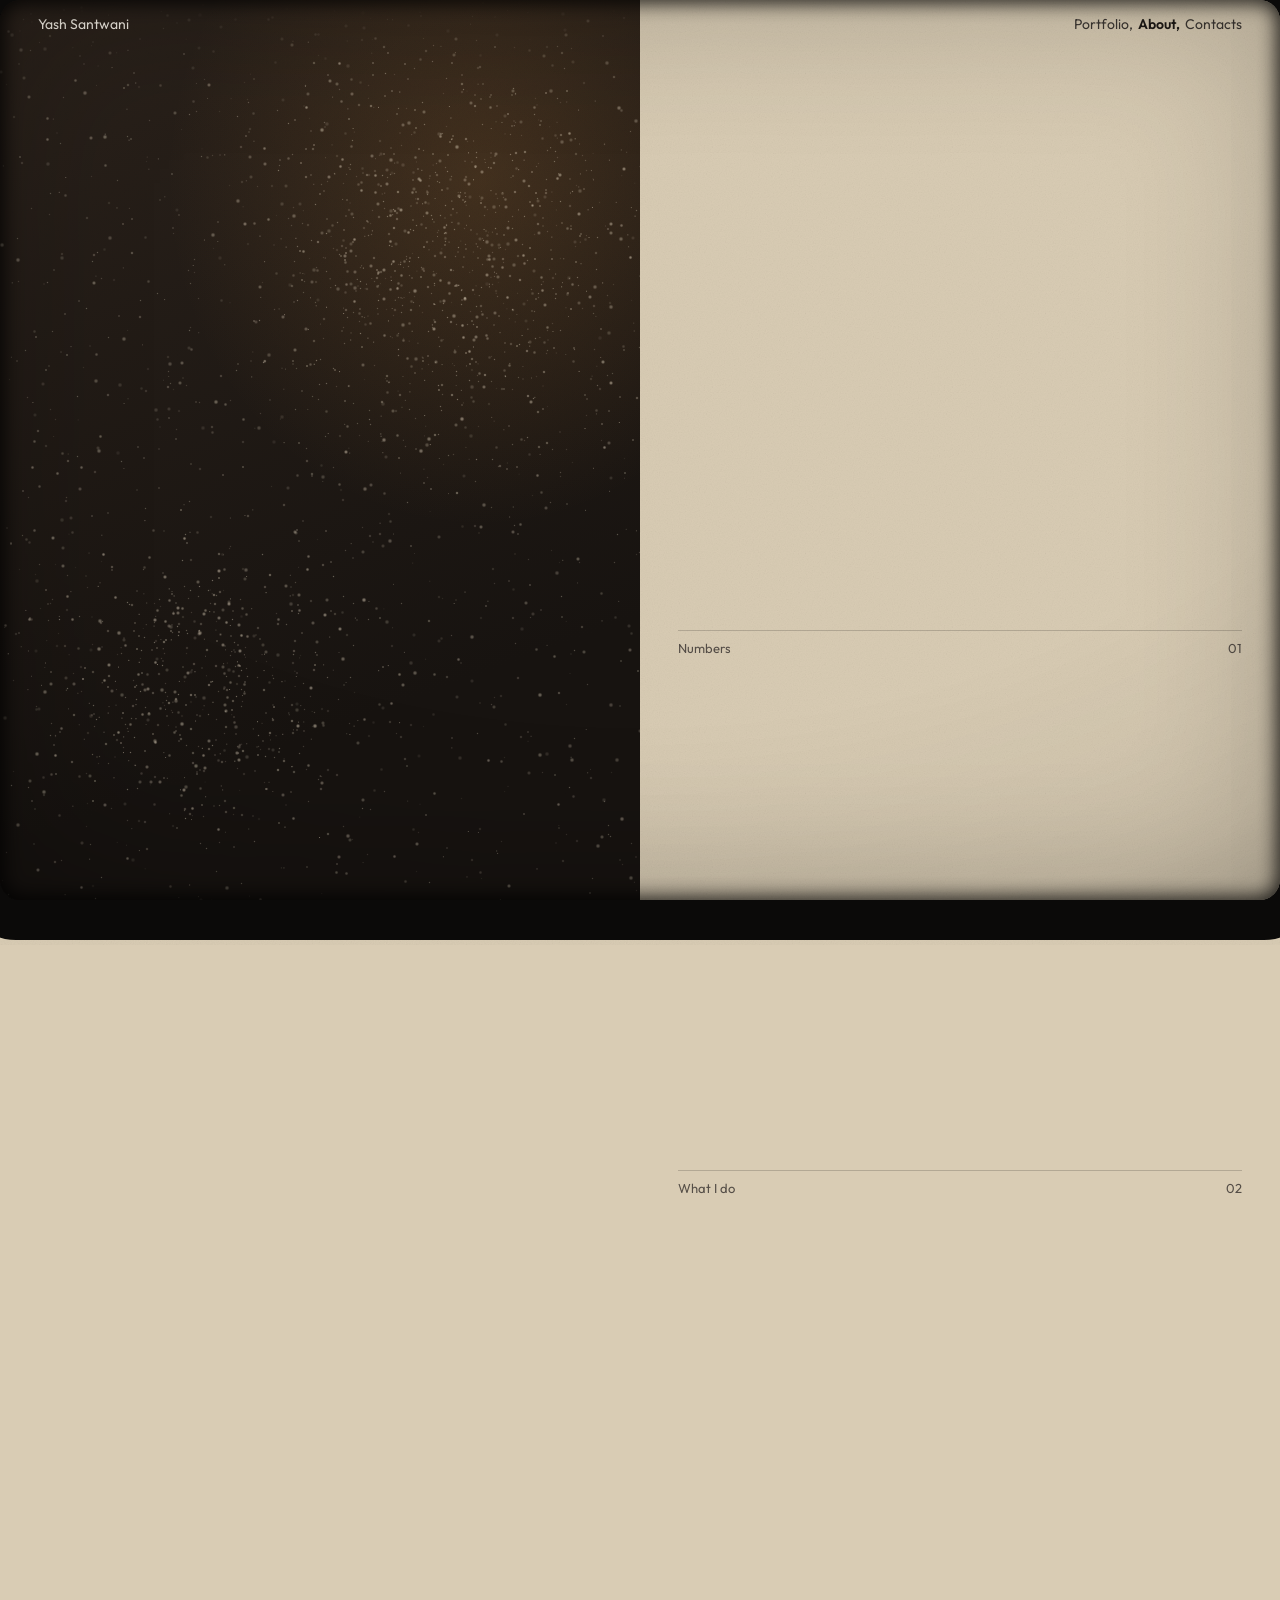
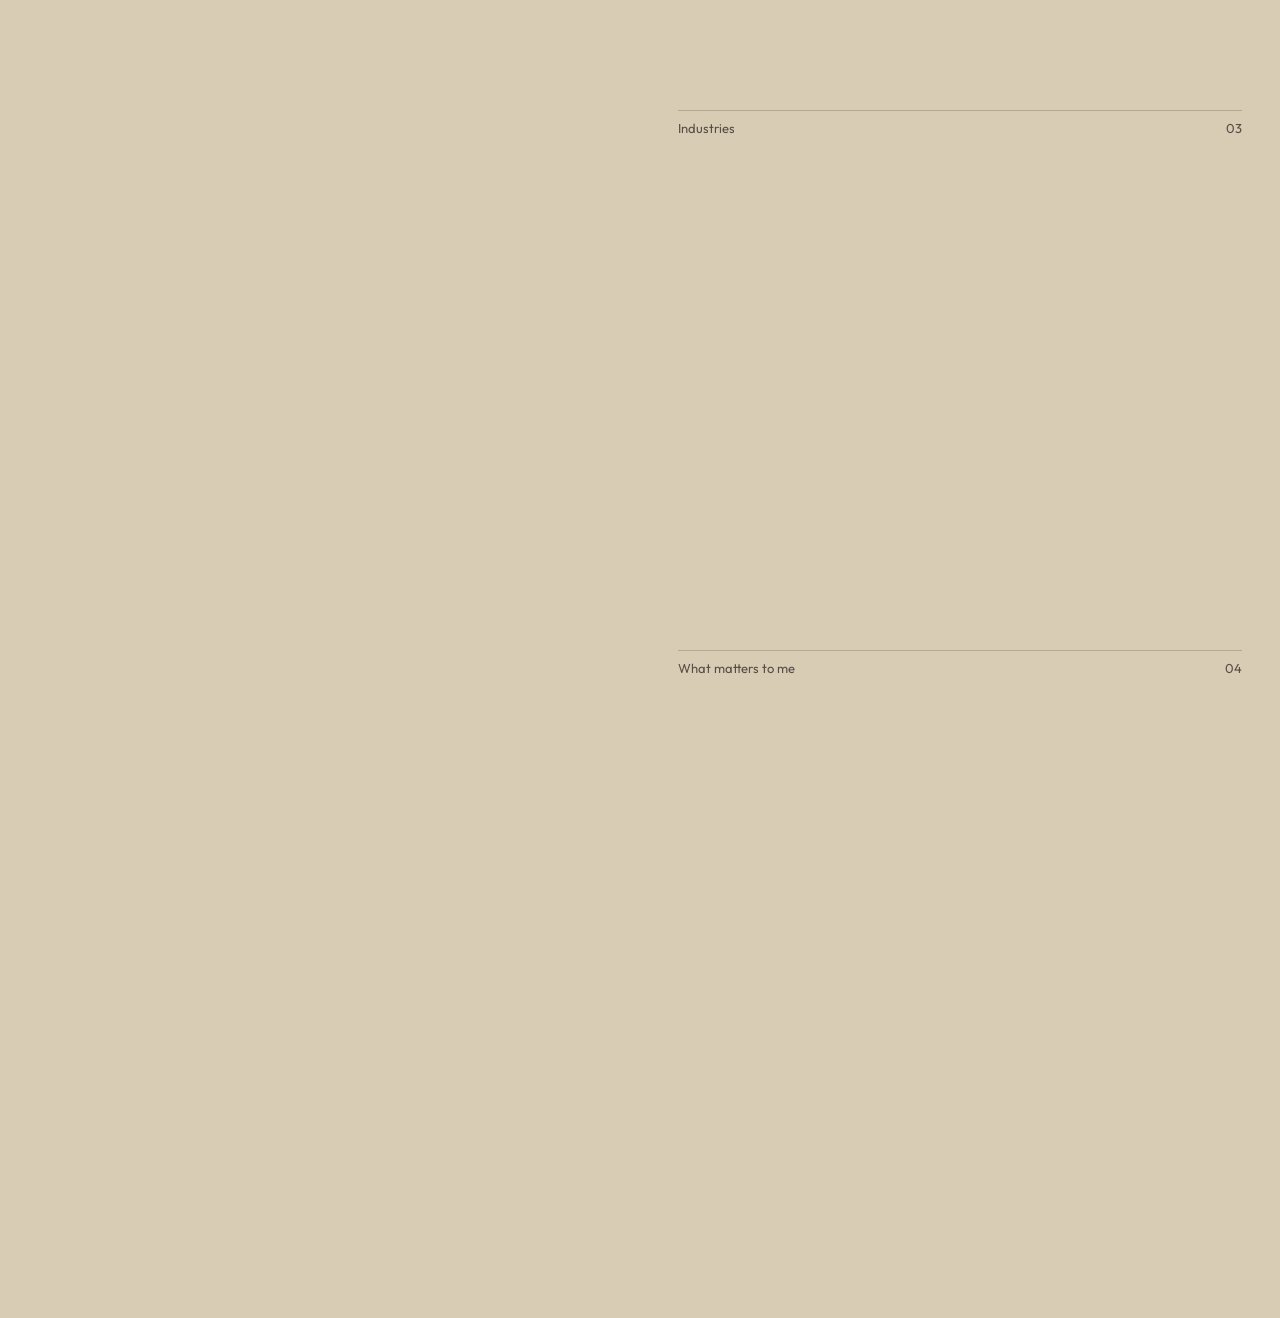
==== about.html @ a0573ccf "style(tokens): new palette values, opacity tokens, ease and 2.4rem gutter --ink #1D1915, --accent #B" ====
<!doctype html>
<html lang="en">
<head>
  <meta charset="utf-8">
  <meta name="viewport" content="width=device-width, initial-scale=1">
  <title>About — Yash Santwani</title>
  <meta name="description" content="About Yash Santwani — founder, venture and AI product builder.">
  <link rel="preload" href="assets/fonts/outfit-latin-var.woff2" as="font" type="font/woff2" crossorigin>
  <link rel="stylesheet" href="css/tokens.css">
  <style>
    /* About = split layout (Feature 4). Left: fixed warm-dark panel with dust and a
       portrait slot. Right: cream column that scrolls, holding sections 01–04.
       Feature 5 adds the headline + bio at the top of the column; Features 7–10 fill
       the sections. Below 900px the panel stacks on top and scrolls away. */

    /* Nav: light name over the dark panel, ink links over the cream column. */
    body { --nav-name: var(--ink-on-dark); }

    .about { display: grid; grid-template-columns: 1fr 1fr; }

    .about__panel { position: sticky; top: 0; height: 100vh; overflow: hidden;
      background:
        radial-gradient(ellipse 70% 55% at 75% 20%, rgba(214, 142, 64, .18), transparent 70%),
        linear-gradient(160deg, #2b221b, #171310 75%); }
    .about__panel canvas { position: absolute; inset: 0; width: 100%; height: 100%; }

    /* Portrait slot (empty until assets/img/portrait.webp exists). Expected later:
         <img class="about__photo" src="assets/img/portrait.webp" alt="Portrait of Yash Santwani">
       filling the panel (object-fit: cover), with its right half rendered as a dotted
       stipple over the dust. Kept above the dust, below the nav and overlays. */
    .about__portrait { position: absolute; inset: 0; }

    .about__content { padding: 0 var(--gutter) var(--s16); }
    .about__lead { min-height: 70vh; }  /* reserved for Feature 5: headline + bio */
    .about__section { min-height: 60vh; }
    .section-head h2 { margin: 0; font: inherit; }  /* label keeps the small section-head style */

    .sr-only { position: absolute; width: 1px; height: 1px; padding: 0; margin: -1px;
      overflow: hidden; clip: rect(0 0 0 0); white-space: nowrap; border: 0; }

    @media (max-width: 899px) {
      .about { grid-template-columns: 1fr; }
      .about__panel { position: relative; height: 65vh; }
      .about__content { padding: 0 var(--s3) var(--s12); }
      .about__lead { min-height: 30vh; }
      .about__section { min-height: 40vh; }
      /* The whole nav sits over the dark panel at first, then over cream. */
      body.nav-on-dark { --nav-link: var(--ink-on-dark); --nav-link-dim: var(--ink-soft-on-dark); }
      body:not(.nav-on-dark) { --nav-name: var(--ink); }
    }
  </style>
</head>
<body>
  <nav class="nav" aria-label="Main">
    <a class="nav__name" href="index.html">Yash Santwani</a>
    <span class="nav__links">
      <a href="index.html">Portfolio,</a>
      <a href="about.html" aria-current="page">About,</a>
      <a href="#contacts">Contacts</a>
    </span>
  </nav>

  <main class="about">
    <div class="about__panel">
      <canvas data-dust="warm" aria-hidden="true"></canvas>
      <div class="about__portrait"></div>
    </div>

    <div class="about__content">
      <h1 class="sr-only">About Yash Santwani</h1>
      <div class="about__lead"></div>

      <section class="about__section" aria-labelledby="s-numbers">
        <div class="section-head"><h2 id="s-numbers">Numbers</h2><span>01</span></div>
      </section>
      <section class="about__section" aria-labelledby="s-what">
        <div class="section-head"><h2 id="s-what">What I do</h2><span>02</span></div>
      </section>
      <section class="about__section" aria-labelledby="s-industries">
        <div class="section-head"><h2 id="s-industries">Industries</h2><span>03</span></div>
      </section>
      <section class="about__section" aria-labelledby="s-values">
        <div class="section-head"><h2 id="s-values">What matters to me</h2><span>04</span></div>
      </section>
    </div>
  </main>

  <script src="js/grain.js" defer></script>
  <script src="js/dust.js" defer></script>
  <script>
    // Phones: the nav is light while it sits over the dark panel, ink once cream reaches it.
    const panel = document.querySelector(".about__panel"), nav = document.querySelector(".nav");
    const stacked = matchMedia("(max-width: 899px)");
    const navTone = () => document.body.classList.toggle("nav-on-dark",
      stacked.matches && panel.getBoundingClientRect().bottom > nav.offsetHeight / 2);
    addEventListener("scroll", navTone, { passive: true });
    addEventListener("resize", navTone);
    navTone();
  </script>
</body>
</html>
---- css/tokens.css ----
/* Design tokens — source of truth. Change here, not in page CSS. */

/* Fonts — self-hosted latin subsets (SIL OFL, licences in assets/fonts/).
   Pages preload assets/fonts/outfit-latin-var.woff2. */
@font-face {
  font-family: "Outfit";
  font-style: normal;
  font-weight: 300 600;
  font-display: swap;
  src: url("../assets/fonts/outfit-latin-var.woff2") format("woff2");
}
@font-face {
  font-family: "Fraunces";
  font-style: normal;
  font-weight: 400;
  font-display: swap;
  src: url("../assets/fonts/fraunces-latin-400.woff2") format("woff2");
}
@font-face {
  font-family: "Fraunces";
  font-style: italic;
  font-weight: 400;
  font-display: swap;
  src: url("../assets/fonts/fraunces-latin-400-italic.woff2") format("woff2");
}
/* Metric-matched fallbacks so the swap barely moves the layout.
   Overrides were measured against Arial and Georgia; other local fonts are close, not exact. */
@font-face {
  font-family: "Outfit Fallback";
  src: local("Arial"), local("Helvetica"), local("Roboto");
  size-adjust: 101.5%;
  ascent-override: 98.5%;
  descent-override: 25.6%;
  line-gap-override: 0%;
}
@font-face {
  font-family: "Fraunces Fallback";
  src: local("Georgia"), local("Times New Roman");
  size-adjust: 91.8%;
  ascent-override: 100.5%;
  descent-override: 26.5%;
  line-gap-override: 0%;
}

:root {
  /* colour */
  --bg: #D9CCB4;          /* warm cream */
  --ink: #1D1915;         /* near-black text */
  --ink-soft: #554E47;    /* labels, captions — ≥ 4.5:1 on cream even under the vignette */
  --ink-dim: rgba(29, 25, 21, 0.6);   /* ink at 60% — secondary text; NOT for nav (fails 4.5:1 under the vignette) */
  --ink-nav-dim: #3C3732; /* solid dimmed nav links on cream — keeps ≥ 4.5:1 under the vignette */
  --accent: #B5401E;      /* rust — headlines + numbers only */
  --rule: rgba(29, 25, 21, 0.2);   /* ink at 20% */
  --surface: rgba(217, 204, 180, 0.82); /* bg at 82% */
  --bg-dark: #1F1F1F;     /* home / intro */
  --ink-on-dark: #F1ECE2;
  --accent-dark: #F1DA75; /* yellow headline on dark */
  --ink-soft-on-dark: #A39E95; /* dimmed text on dark, ≥ 4.5:1 on --bg-dark */

  /* nav — pages override per theme or per region (name vs links) */
  --nav-name: var(--ink);
  --nav-link: var(--ink);
  --nav-link-dim: var(--ink-nav-dim);

  /* type */
  --font-sans: "Outfit", "Outfit Fallback", system-ui, sans-serif;
  --font-serif: "Fraunces", "Fraunces Fallback", Georgia, serif;
  --fs-display: clamp(64px, 11vw, 160px);
  --fs-h2: clamp(36px, 5vw, 64px);
  --fs-h3: clamp(22px, 2.2vw, 30px);
  --fs-body: 16px;
  --fs-small: 13px;
  --lh-tight: 0.95;
  --lh-body: 1.5;

  /* space (8-pt) */
  --s1: 8px; --s2: 16px; --s3: 24px; --s4: 32px; --s6: 48px; --s8: 64px; --s12: 96px; --s16: 128px;
  --gutter: 2.4rem;       /* page side margins / gutter */

  /* motion */
  --ease: cubic-bezier(.25, 1, .5, 1);
  --dur: 900ms;
}

*, *::before, *::after { box-sizing: border-box; }
html, body { margin: 0; }
body {
  background: var(--bg);
  color: var(--ink);
  font-family: var(--font-sans);
  font-size: var(--fs-body);
  line-height: var(--lh-body);
  -webkit-font-smoothing: antialiased;
}
body.is-dark {
  background: var(--bg-dark); color: var(--ink-on-dark);
  --nav-name: var(--ink-on-dark);
  --nav-link: var(--ink-on-dark);
  --nav-link-dim: var(--ink-soft-on-dark);
}

/* tiny nav — floats over the page, no bar; content scrolls under it.
   Copy this markup into every page and move aria-current to that page's link
   (home counts as Portfolio). Contacts is a placeholder until feature 14.

   <nav class="nav" aria-label="Main">
     <a class="nav__name" href="index.html">Yash Santwani</a>
     <span class="nav__links">
       <a href="index.html" aria-current="page">Portfolio,</a>
       <a href="about.html">About,</a>
       <a href="#contacts">Contacts</a>
     </span>
   </nav>

   Colours: set --nav-name / --nav-link / --nav-link-dim on <body>
   (body.is-dark already does). Name and links can differ, e.g. a light
   name over a photo with ink links over cream. */
.nav {
  position: fixed; inset: 0 0 auto 0; z-index: 50;
  display: flex; justify-content: space-between; align-items: baseline; gap: var(--s2);
  padding: var(--s2) var(--gutter);
  font-size: 14px; line-height: 1.2; white-space: nowrap;
}
.nav a { text-decoration: none; border-radius: 2px; }
.nav__name { color: var(--nav-name); }
.nav__links a { color: var(--nav-link-dim); }
.nav__links a + a { margin-left: 2px; }
.nav__links a[aria-current="page"] { color: var(--nav-link); font-weight: 600; }
.nav__links a:hover { color: var(--nav-link); }
.nav a:focus-visible { outline: 1px solid currentColor; outline-offset: 3px; }
@media (max-width: 420px) {
  .nav { padding: var(--s2); }
}

/* section header: 01 — label */
.section-head {
  display: flex; justify-content: space-between;
  border-top: 1px solid var(--rule);
  padding-top: var(--s1); margin-bottom: var(--s6);
  font-size: var(--fs-small); color: var(--ink-soft);
}

.display { font-size: var(--fs-display); line-height: var(--lh-tight); font-weight: 600; color: var(--accent); letter-spacing: -0.02em; margin: 0; }
.big-number { font-size: clamp(56px, 7vw, 96px); font-weight: 600; color: var(--accent); line-height: 1; }

@media (prefers-reduced-motion: reduce) {
  *, *::before, *::after { animation: none !important; transition: none !important; }
}
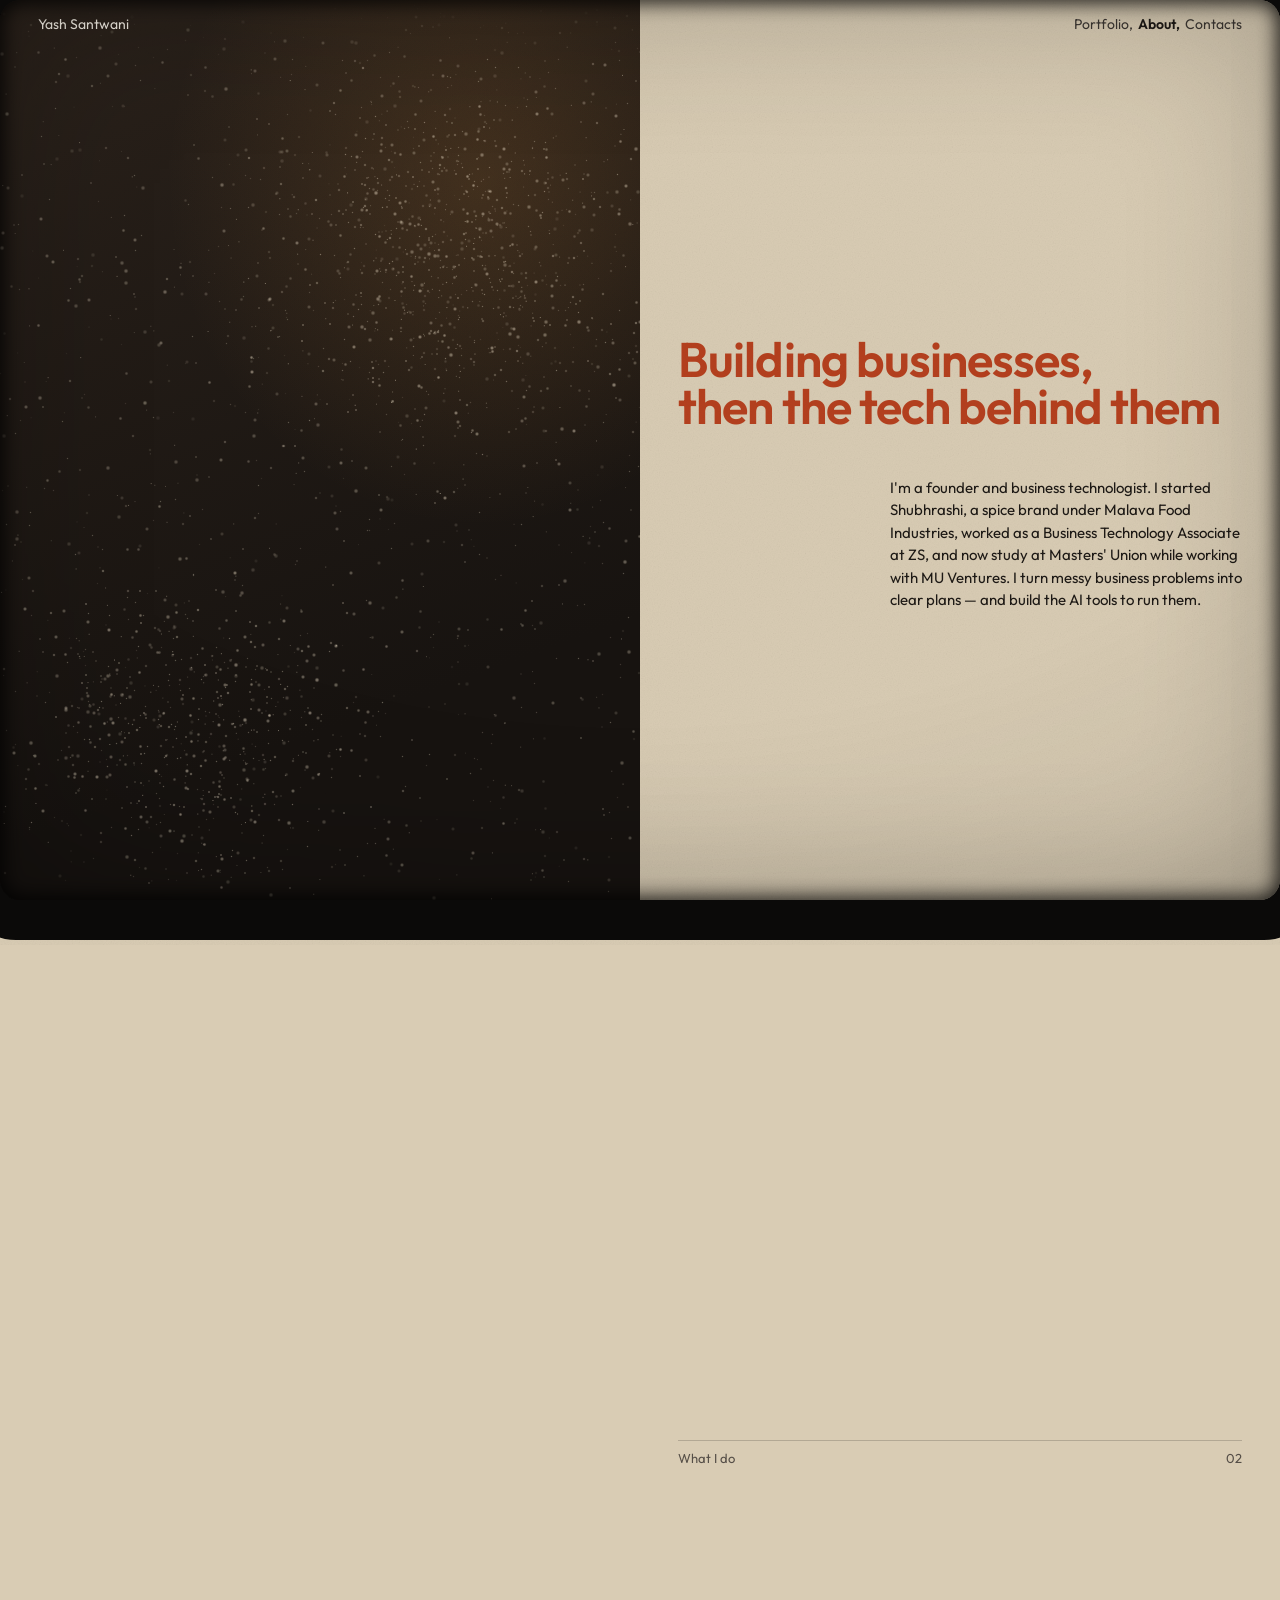
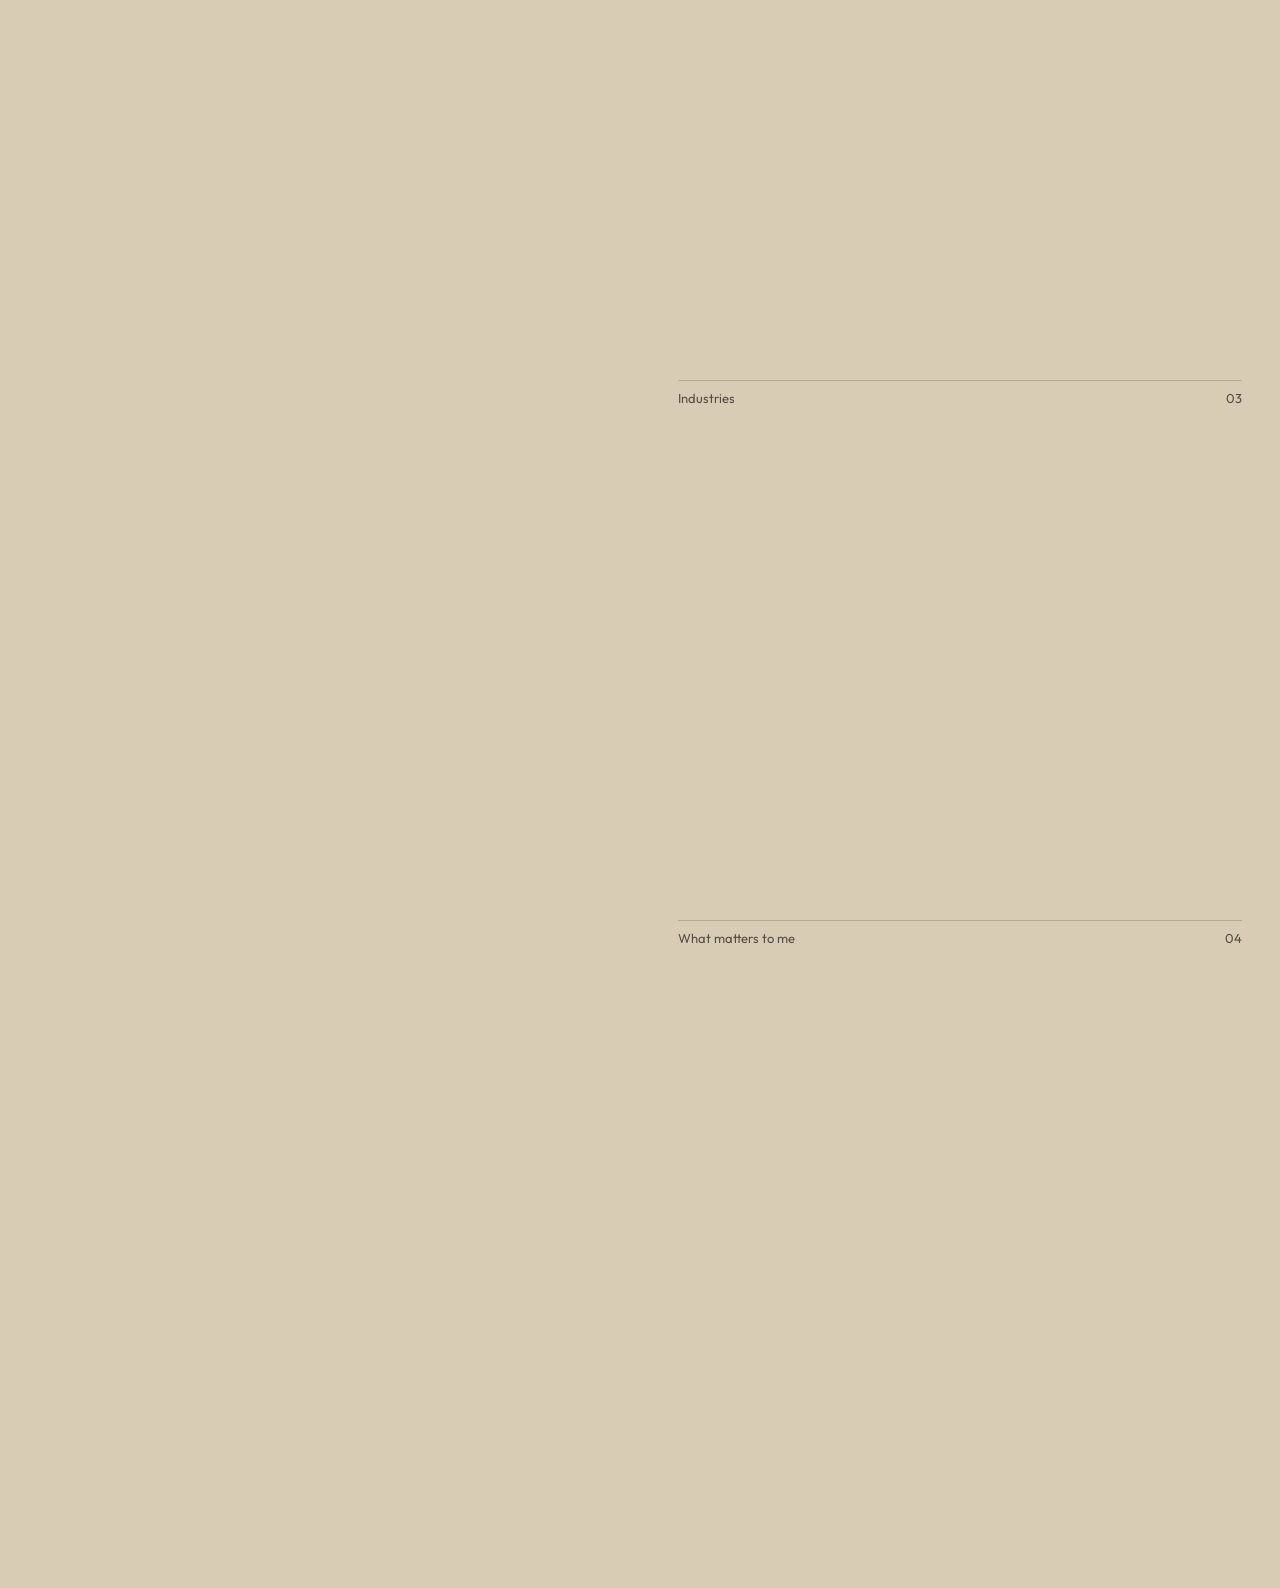
==== commit cd79758c: "feat(about): hero headline and bio at the top of the cream column Feature 5: "Building businesses, /" ====
--- a/about.html
+++ b/about.html
@@ -31,18 +31,26 @@
     .about__portrait { position: absolute; inset: 0; }
 
     .about__content { padding: 0 var(--gutter) var(--s16); }
-    .about__lead { min-height: 70vh; }  /* reserved for Feature 5: headline + bio */
+    /* Hero (Feature 5): rust headline sized to fit the column in two lines, bio as a
+       narrow block against the column's right edge. */
+    .about__lead { min-height: 100vh; display: flex; flex-direction: column; justify-content: center;
+      padding: var(--s12) 0 var(--s6); }
+    .about__headline { margin: 0; font-size: clamp(34px, 3.8vw, 76px); font-weight: 600;
+      line-height: var(--lh-tight); letter-spacing: -0.02em; color: var(--accent); text-wrap: balance; }
+    .about__bio { max-width: 22rem; margin: var(--s6) 0 0 auto; font-size: 15px; line-height: var(--lh-body);
+      color: var(--ink); }
     .about__section { min-height: 60vh; }
     .section-head h2 { margin: 0; font: inherit; }  /* label keeps the small section-head style */
 
-    .sr-only { position: absolute; width: 1px; height: 1px; padding: 0; margin: -1px;
-      overflow: hidden; clip: rect(0 0 0 0); white-space: nowrap; border: 0; }
 
     @media (max-width: 899px) {
       .about { grid-template-columns: 1fr; }
       .about__panel { position: relative; height: 65vh; }
       .about__content { padding: 0 var(--s3) var(--s12); }
-      .about__lead { min-height: 30vh; }
+      .about__lead { min-height: 0; padding: var(--s8) 0 var(--s6); }
+      .about__headline { font-size: clamp(34px, 9vw, 64px); }
+      .about__headline br { display: none; }  /* let the browser balance the lines */
+      .about__bio { max-width: none; margin-left: 0; }
       .about__section { min-height: 40vh; }
       /* The whole nav sits over the dark panel at first, then over cream. */
       body.nav-on-dark { --nav-link: var(--ink-on-dark); --nav-link-dim: var(--ink-soft-on-dark); }
@@ -67,8 +75,10 @@
     </div>
 
     <div class="about__content">
-      <h1 class="sr-only">About Yash Santwani</h1>
-      <div class="about__lead"></div>
+      <header class="about__lead">
+        <h1 class="about__headline">Building businesses,<br> then the tech behind them</h1>
+        <p class="about__bio">I'm a founder and business technologist. I started Shubhrashi, a spice brand under Malava Food Industries, worked as a Business Technology Associate at ZS, and now study at Masters' Union while working with MU Ventures. I turn messy business problems into clear plans — and build the AI tools to run them.</p>
+      </header>
 
       <section class="about__section" aria-labelledby="s-numbers">
         <div class="section-head"><h2 id="s-numbers">Numbers</h2><span>01</span></div>
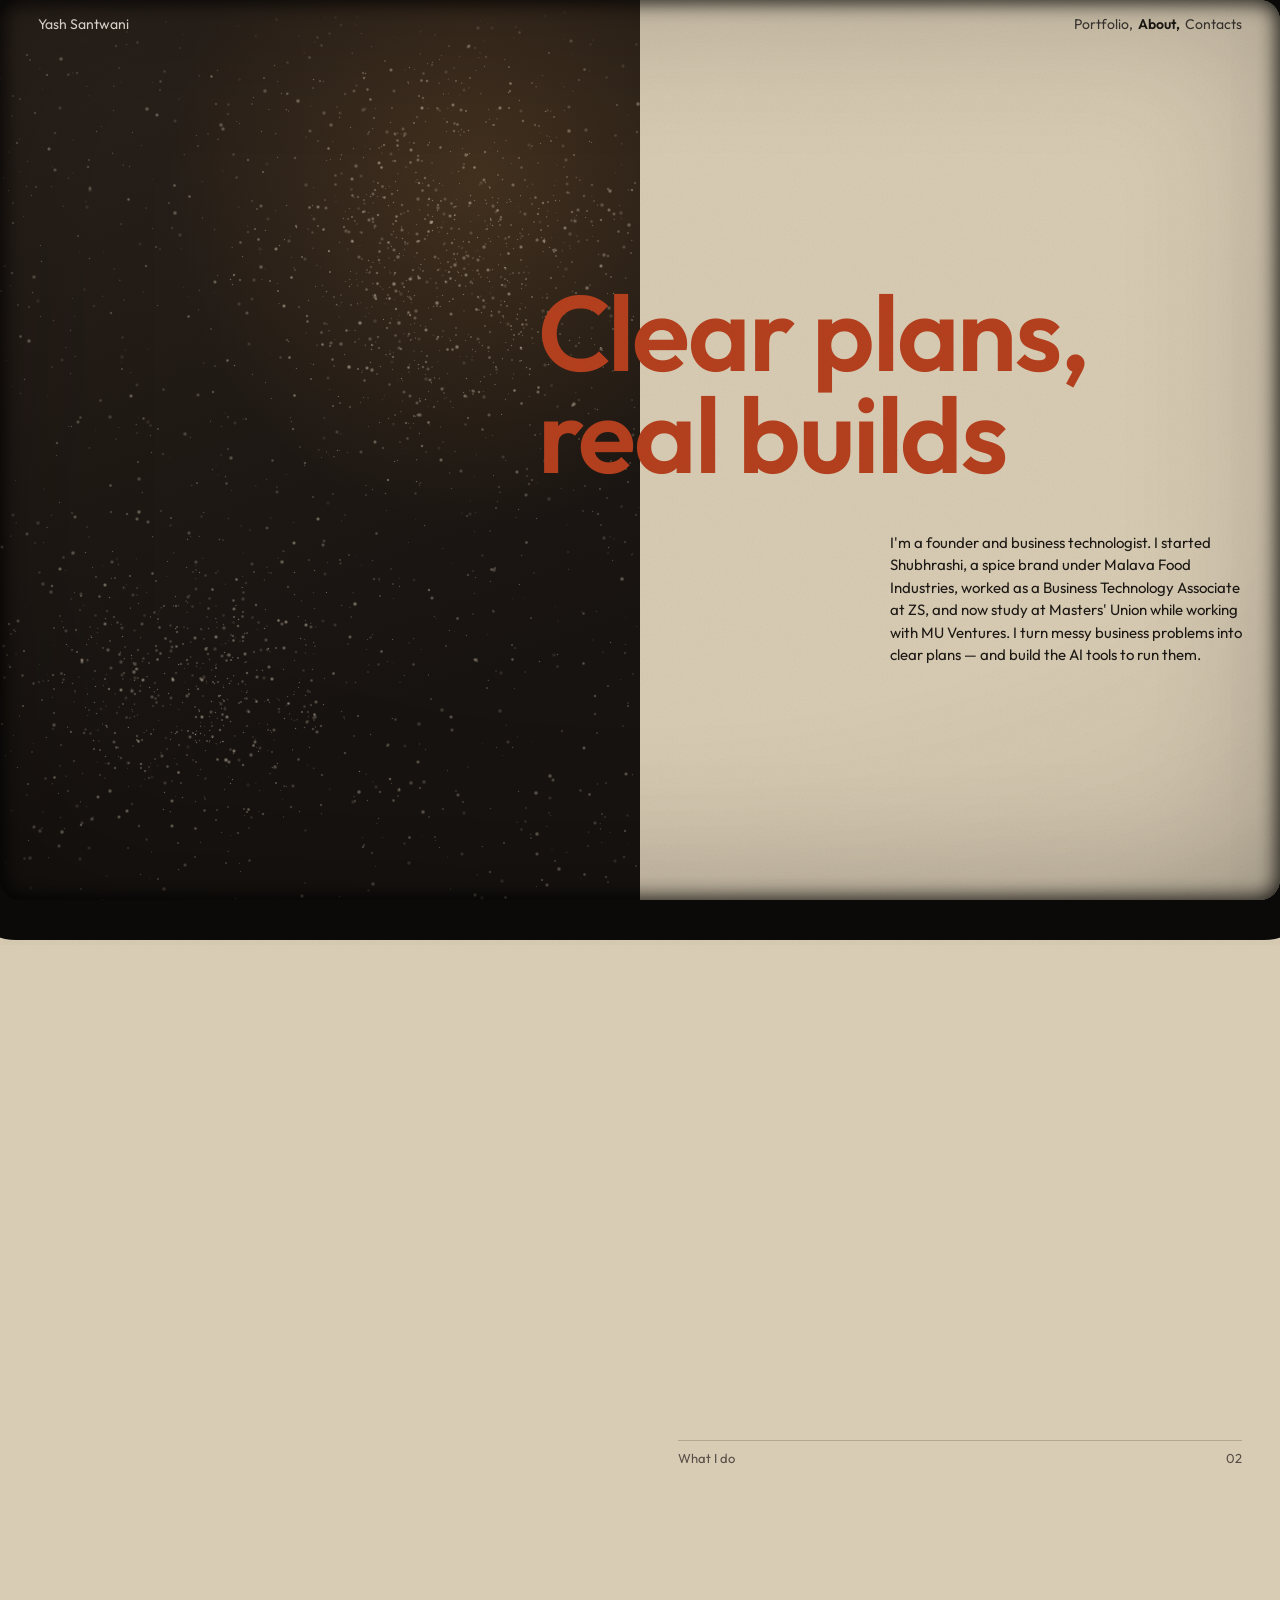
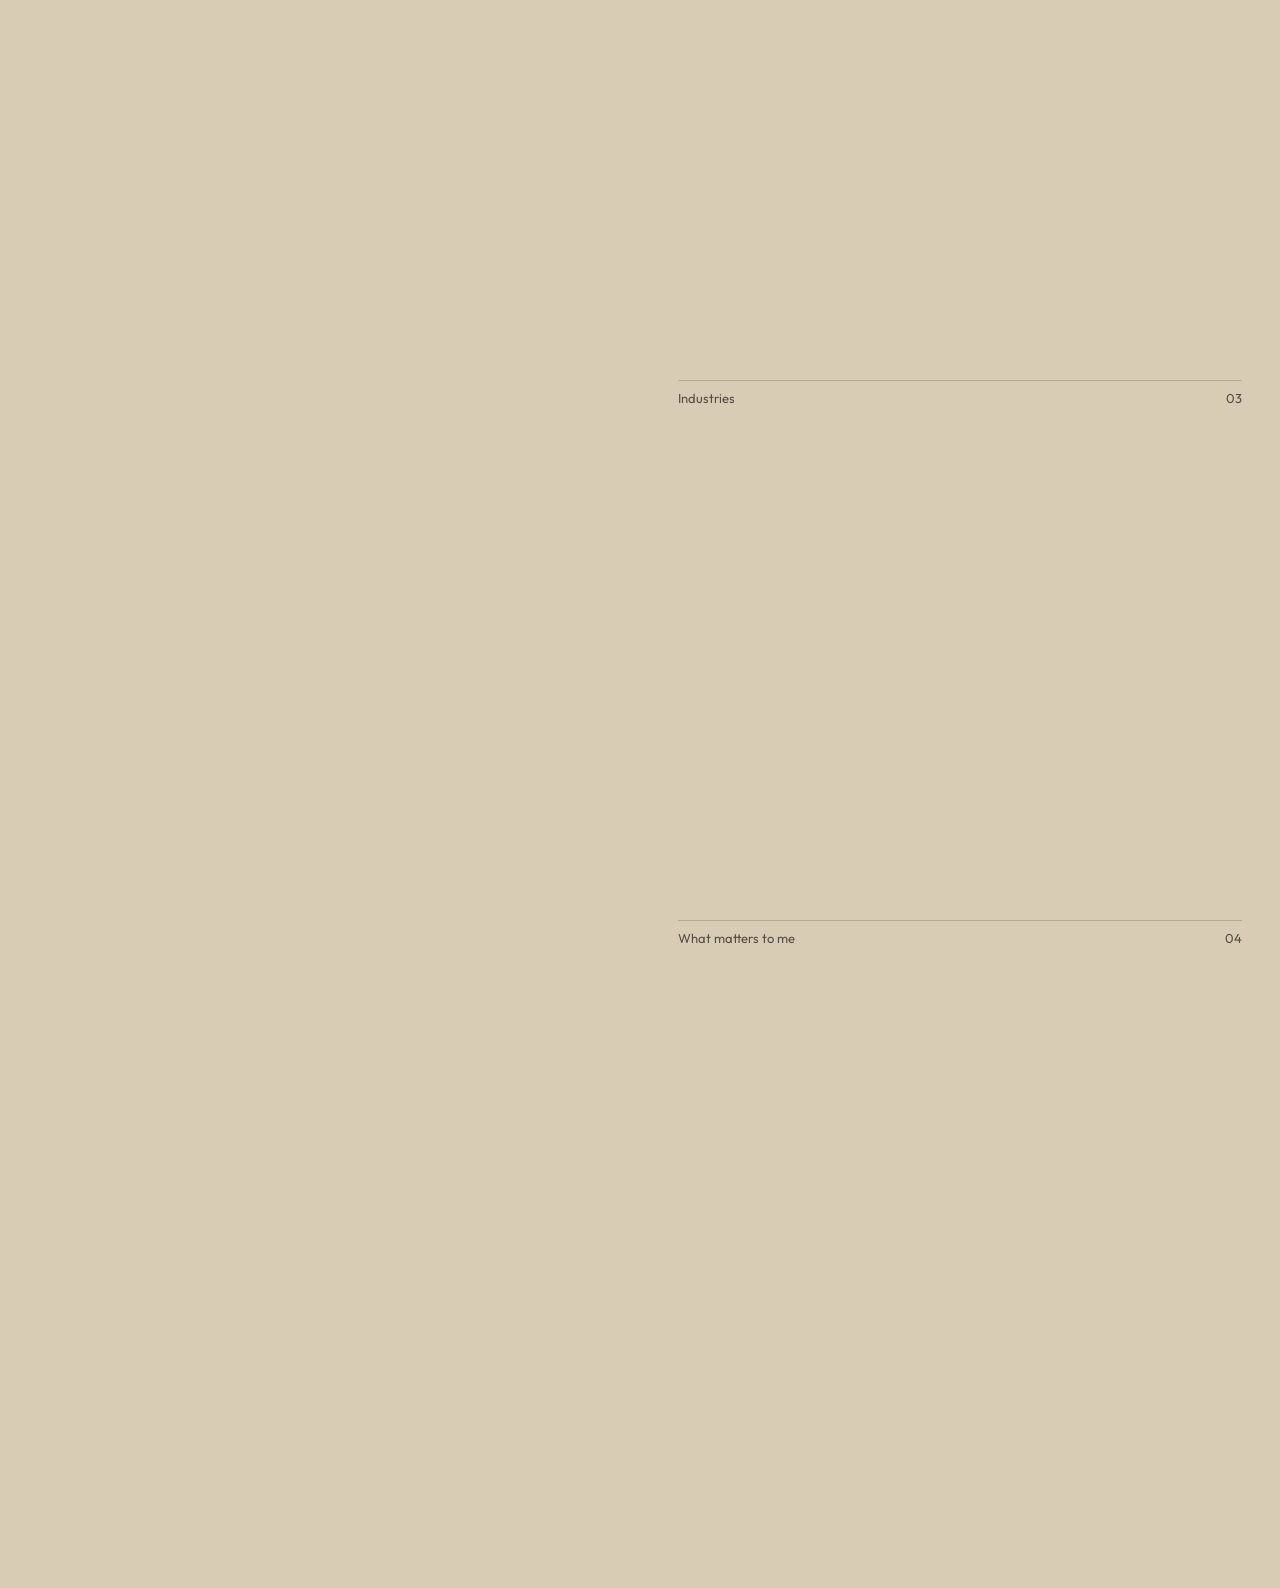
==== commit 62a4e689: "fix(about): reference-scale headline "Clear plans, / real builds" over the panel edge The About head" ====
--- a/about.html
+++ b/about.html
@@ -31,12 +31,14 @@
     .about__portrait { position: absolute; inset: 0; }
 
     .about__content { padding: 0 var(--gutter) var(--s16); }
-    /* Hero (Feature 5): rust headline sized to fit the column in two lines, bio as a
-       narrow block against the column's right edge. */
+    /* Hero (Feature 5): giant rust headline (~120px at 1440, like reference 05) that starts
+       left of the centre line and runs over the panel edge; bio as a narrow block against
+       the column's right edge. */
     .about__lead { min-height: 100vh; display: flex; flex-direction: column; justify-content: center;
       padding: var(--s12) 0 var(--s6); }
-    .about__headline { margin: 0; font-size: clamp(34px, 3.8vw, 76px); font-weight: 600;
-      line-height: var(--lh-tight); letter-spacing: -0.02em; color: var(--accent); text-wrap: balance; }
+    .about__headline { position: relative; z-index: 1; /* above the panel it overlaps */
+      margin: 0 0 0 calc(-8vw - var(--gutter)); font-size: clamp(56px, 8.33vw, 140px); font-weight: 600;
+      line-height: var(--lh-tight); letter-spacing: -0.02em; color: var(--accent); white-space: nowrap; }
     .about__bio { max-width: 22rem; margin: var(--s6) 0 0 auto; font-size: 15px; line-height: var(--lh-body);
       color: var(--ink); }
     .about__section { min-height: 60vh; }
@@ -48,8 +50,7 @@
       .about__panel { position: relative; height: 65vh; }
       .about__content { padding: 0 var(--s3) var(--s12); }
       .about__lead { min-height: 0; padding: var(--s8) 0 var(--s6); }
-      .about__headline { font-size: clamp(34px, 9vw, 64px); }
-      .about__headline br { display: none; }  /* let the browser balance the lines */
+      .about__headline { margin-left: 0; font-size: clamp(48px, 15vw, 96px); }
       .about__bio { max-width: none; margin-left: 0; }
       .about__section { min-height: 40vh; }
       /* The whole nav sits over the dark panel at first, then over cream. */
@@ -76,7 +77,7 @@
 
     <div class="about__content">
       <header class="about__lead">
-        <h1 class="about__headline">Building businesses,<br> then the tech behind them</h1>
+        <h1 class="about__headline">Clear plans,<br>real builds</h1>
         <p class="about__bio">I'm a founder and business technologist. I started Shubhrashi, a spice brand under Malava Food Industries, worked as a Business Technology Associate at ZS, and now study at Masters' Union while working with MU Ventures. I turn messy business problems into clear plans — and build the AI tools to run them.</p>
       </header>
 
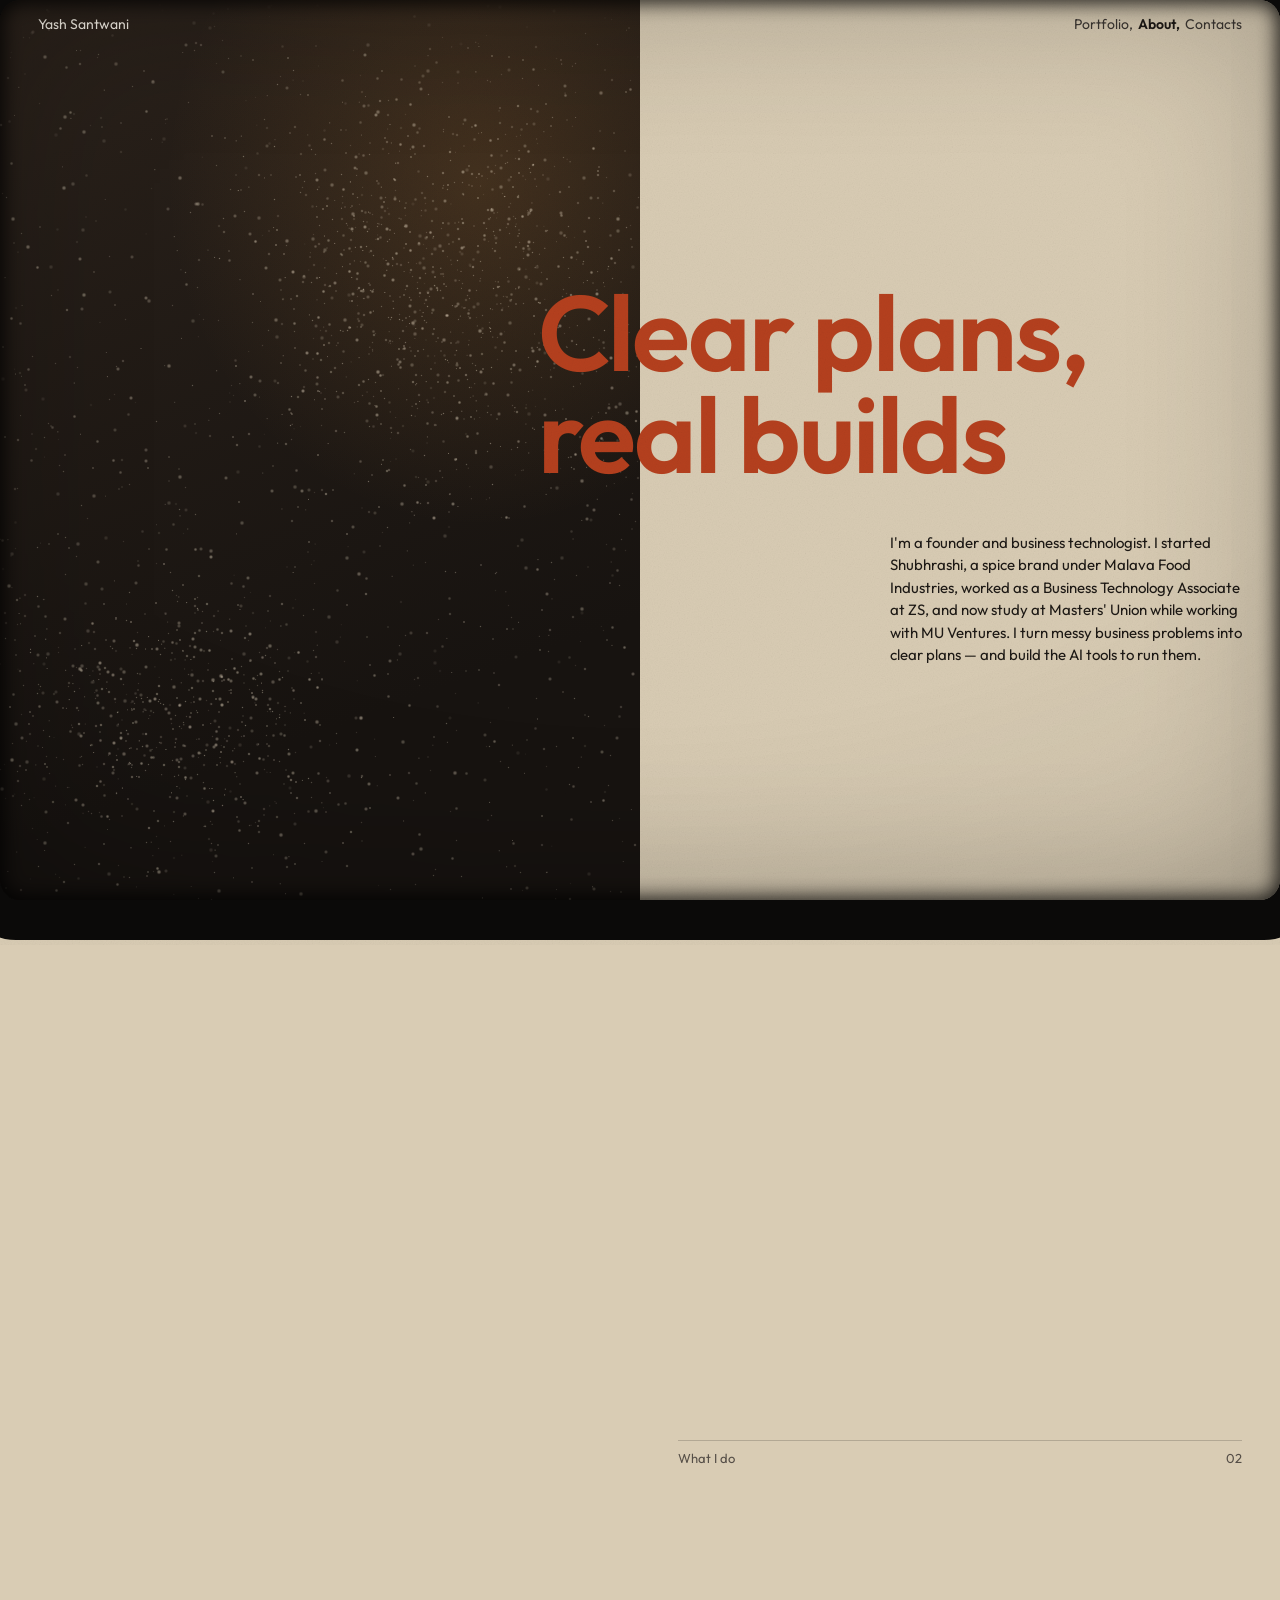
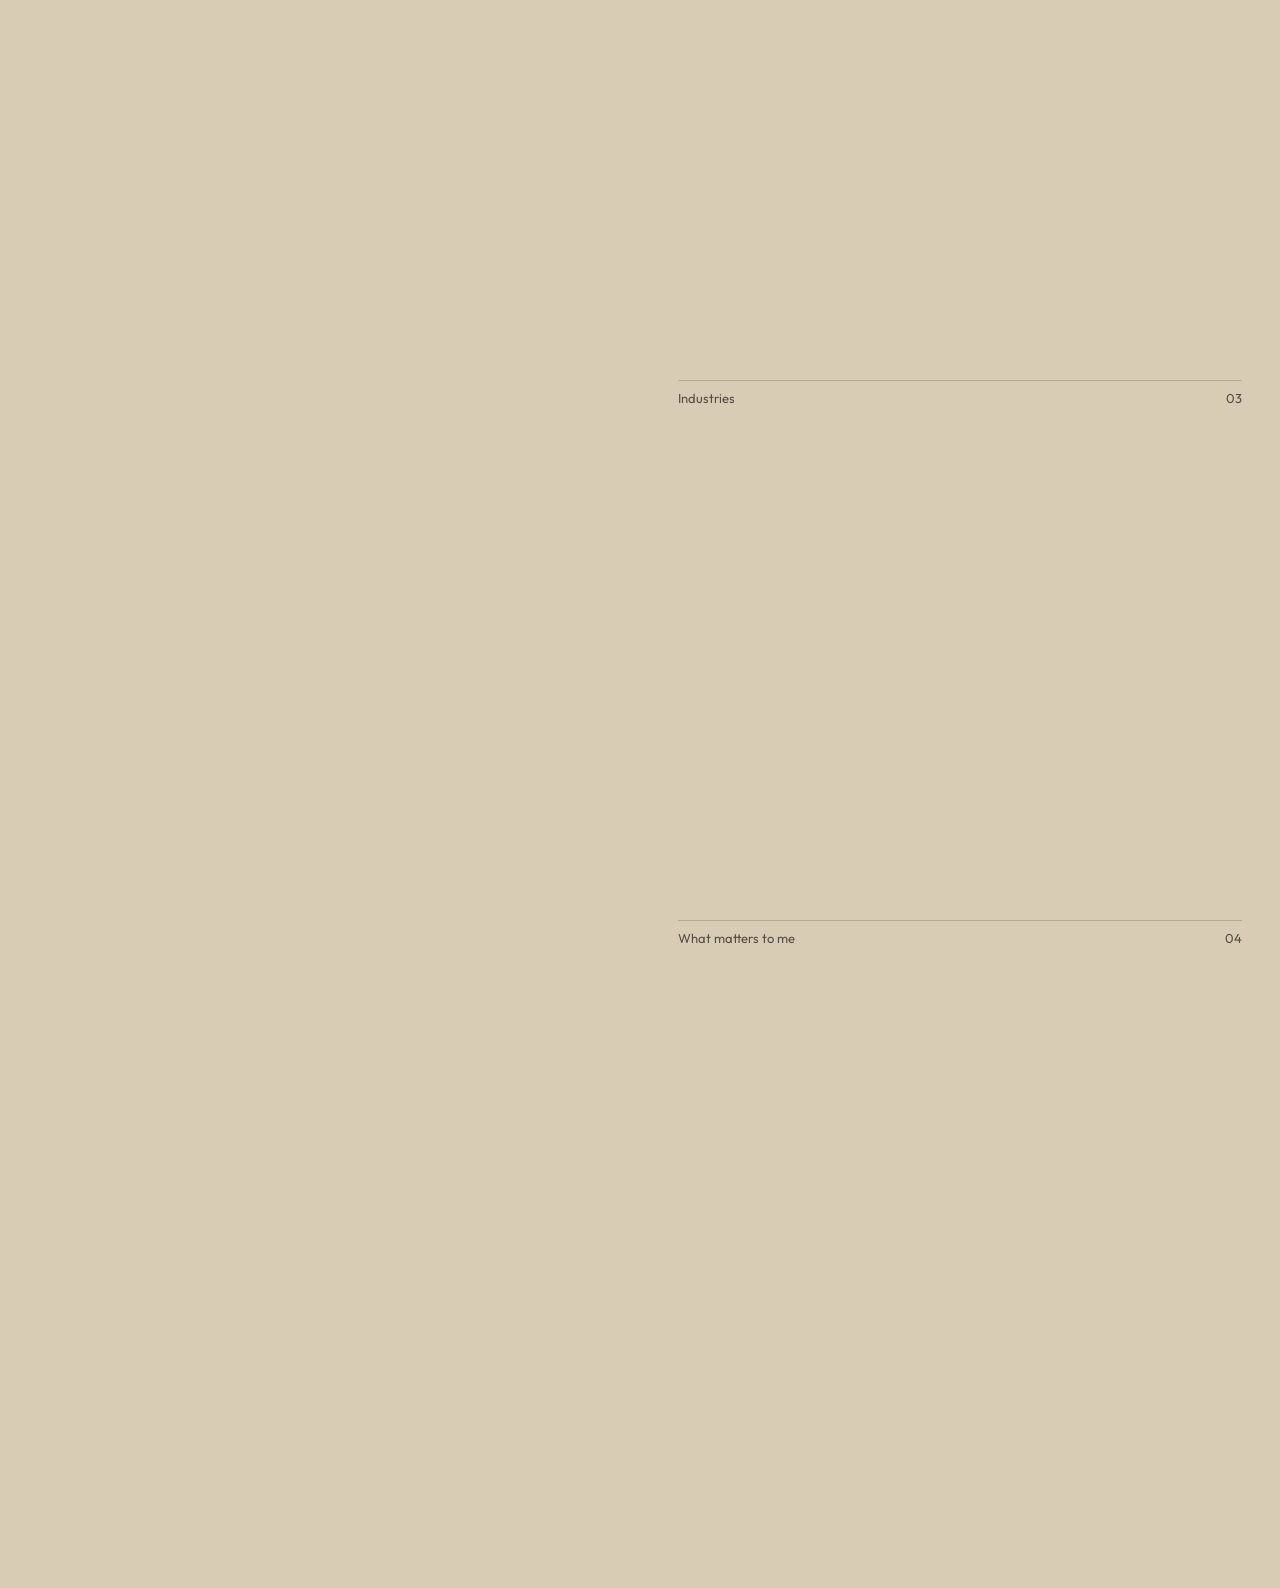
==== commit 5fdbece2: "feat(reveal): ink-blot reveal with real blots; applied to the About hero Feature 6: js/reveal.js now" ====
--- a/about.html
+++ b/about.html
@@ -7,6 +7,8 @@
   <meta name="description" content="About Yash Santwani — founder, venture and AI product builder.">
   <link rel="preload" href="assets/fonts/outfit-latin-var.woff2" as="font" type="font/woff2" crossorigin>
   <link rel="stylesheet" href="css/tokens.css">
+  <script>document.documentElement.classList.add("reveal-pending");
+    setTimeout(() => document.documentElement.classList.remove("reveal-pending"), 3000);</script>
   <style>
     /* About = split layout (Feature 4). Left: fixed warm-dark panel with dust and a
        portrait slot. Right: cream column that scrolls, holding sections 01–04.
@@ -77,8 +79,8 @@
 
     <div class="about__content">
       <header class="about__lead">
-        <h1 class="about__headline">Clear plans,<br>real builds</h1>
-        <p class="about__bio">I'm a founder and business technologist. I started Shubhrashi, a spice brand under Malava Food Industries, worked as a Business Technology Associate at ZS, and now study at Masters' Union while working with MU Ventures. I turn messy business problems into clear plans — and build the AI tools to run them.</p>
+        <h1 class="about__headline" data-reveal>Clear plans,<br>real builds</h1>
+        <p class="about__bio" data-reveal>I'm a founder and business technologist. I started Shubhrashi, a spice brand under Malava Food Industries, worked as a Business Technology Associate at ZS, and now study at Masters' Union while working with MU Ventures. I turn messy business problems into clear plans — and build the AI tools to run them.</p>
       </header>
 
       <section class="about__section" aria-labelledby="s-numbers">
@@ -98,6 +100,7 @@
 
   <script src="js/grain.js" defer></script>
   <script src="js/dust.js" defer></script>
+  <script src="js/reveal.js" defer></script>
   <script>
     // Phones: the nav is light while it sits over the dark panel, ink once cream reaches it.
     const panel = document.querySelector(".about__panel"), nav = document.querySelector(".nav");
--- a/css/tokens.css
+++ b/css/tokens.css
@@ -143,6 +143,10 @@
 .display { font-size: var(--fs-display); line-height: var(--lh-tight); font-weight: 600; color: var(--accent); letter-spacing: -0.02em; margin: 0; }
 .big-number { font-size: clamp(56px, 7vw, 96px); font-weight: 600; color: var(--accent); line-height: 1; }
 
+/* scroll reveal (js/reveal.js): hidden only until the script has put the ink blots in place */
+.reveal-pending [data-reveal] { opacity: 0; }
+
 @media (prefers-reduced-motion: reduce) {
   *, *::before, *::after { animation: none !important; transition: none !important; }
+  .reveal-pending [data-reveal] { opacity: 1; }
 }
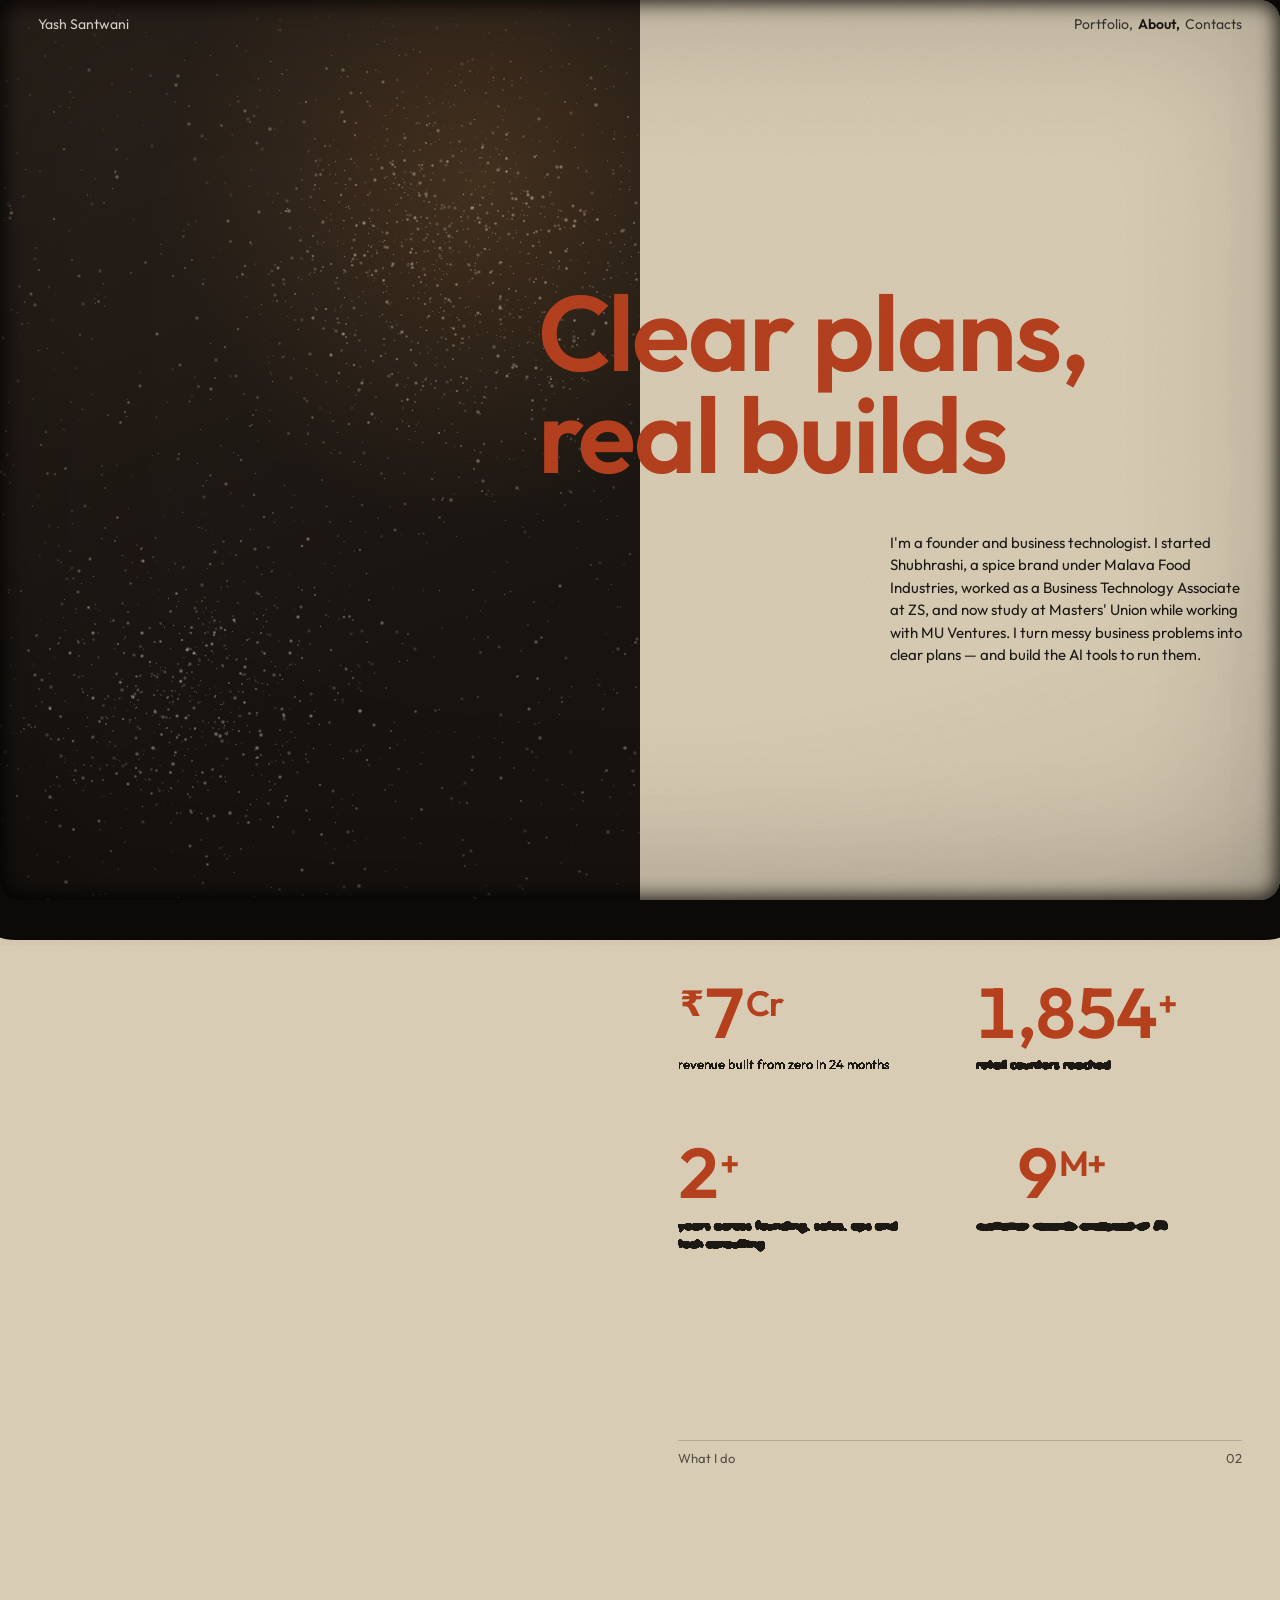
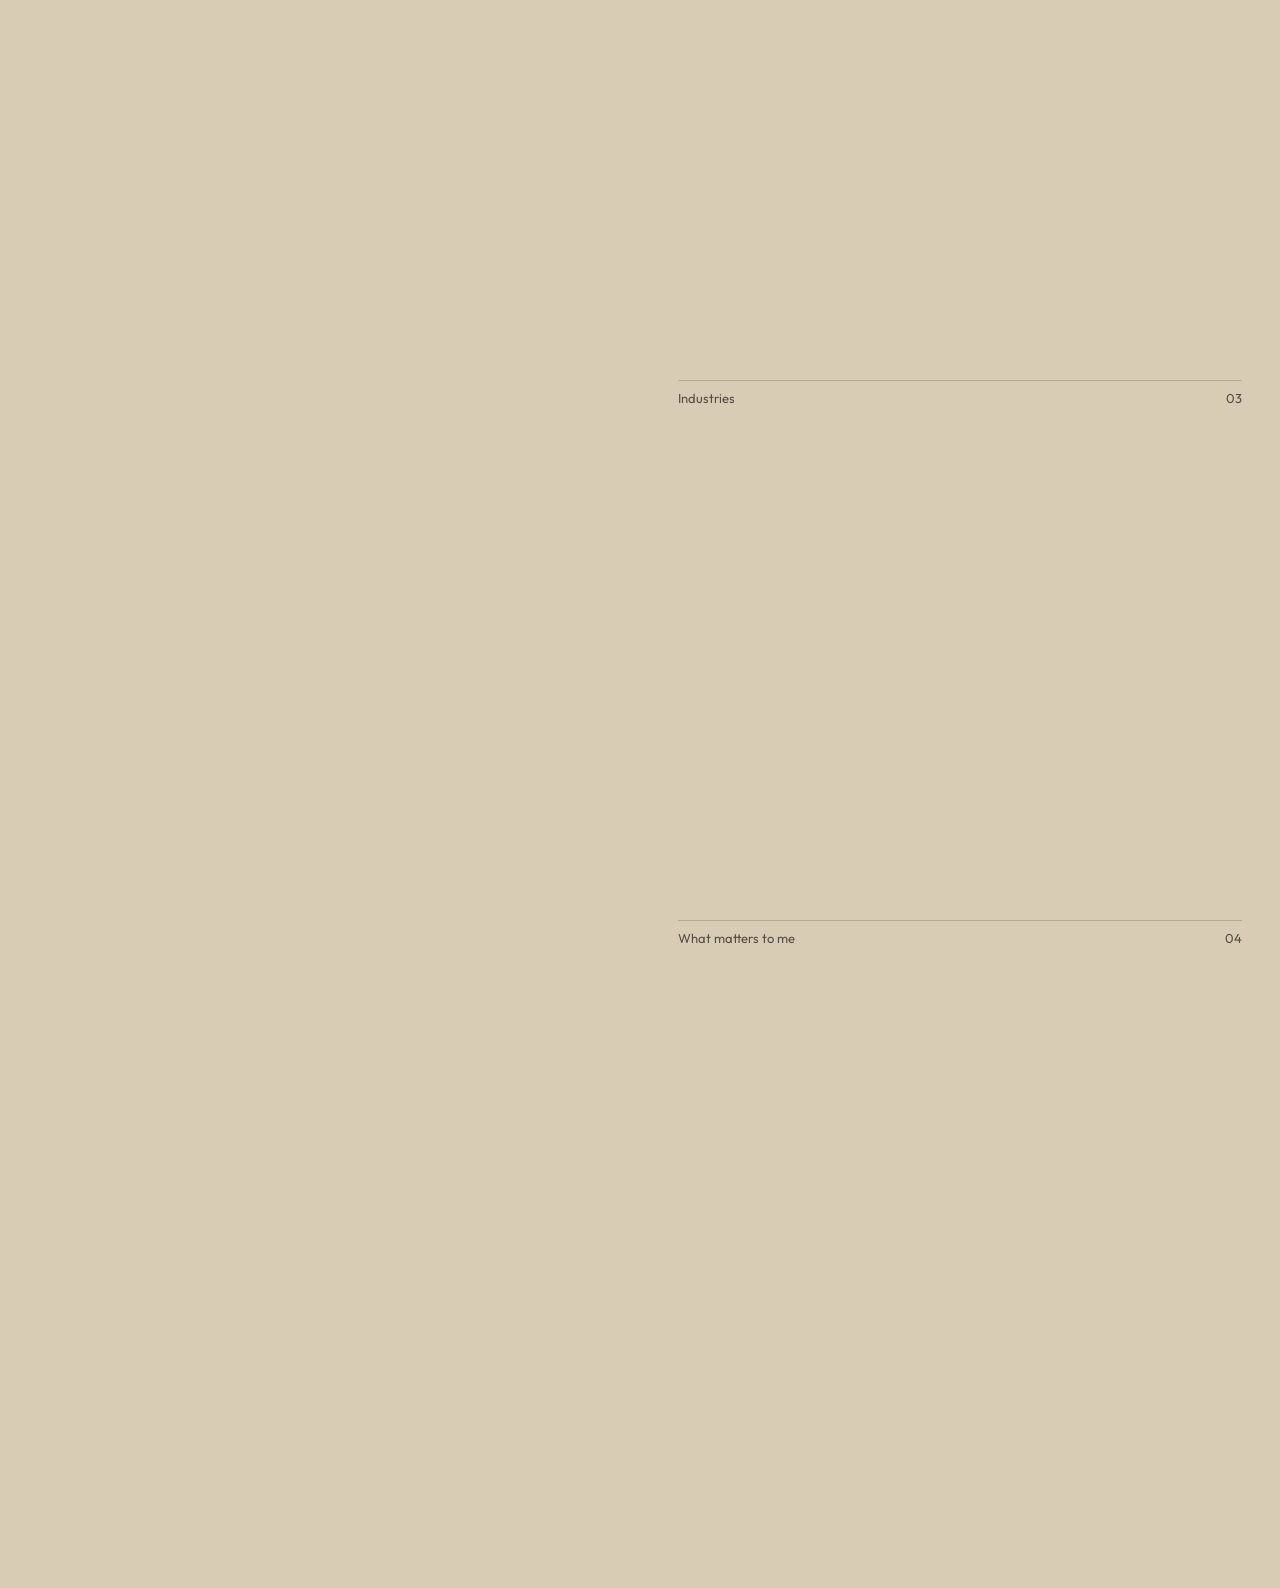
==== commit 637eae6e: "feat(about): 01 Numbers grid with count-up over real values Feature 7: section 01 shows a 2x2 grid -" ====
--- a/about.html
+++ b/about.html
@@ -46,6 +46,11 @@
     .about__section { min-height: 60vh; }
     .section-head h2 { margin: 0; font: inherit; }  /* label keeps the small section-head style */
 
+    /* 01 Numbers (Feature 7): 2x2 grid; numbers sized to the half-column, not the viewport */
+    .numbers { display: grid; grid-template-columns: 1fr 1fr; gap: var(--s8) var(--s4); }
+    .numbers .big-number { margin: 0; font-size: clamp(44px, 5.5vw, 96px); }
+    .numbers__label { margin: var(--s1) 0 0; max-width: 15rem; font-size: var(--fs-small); line-height: 1.4; color: var(--ink); }
+
 
     @media (max-width: 899px) {
       .about { grid-template-columns: 1fr; }
@@ -55,6 +60,8 @@
       .about__headline { margin-left: 0; font-size: clamp(48px, 15vw, 96px); }
       .about__bio { max-width: none; margin-left: 0; }
       .about__section { min-height: 40vh; }
+      .numbers { gap: var(--s6) var(--s3); }
+      .numbers .big-number { font-size: 44px; }
       /* The whole nav sits over the dark panel at first, then over cream. */
       body.nav-on-dark { --nav-link: var(--ink-on-dark); --nav-link-dim: var(--ink-soft-on-dark); }
       body:not(.nav-on-dark) { --nav-name: var(--ink); }
@@ -85,6 +92,16 @@
 
       <section class="about__section" aria-labelledby="s-numbers">
         <div class="section-head"><h2 id="s-numbers">Numbers</h2><span>01</span></div>
+        <div class="numbers">
+          <div><p class="big-number" data-count data-spoken="₹8 crore"><span class="big-number__mark">₹</span><span class="big-number__value">8</span><span class="big-number__mark">Cr</span></p>
+            <p class="numbers__label" data-reveal>revenue built from zero in 24 months</p></div>
+          <div><p class="big-number" data-count data-spoken="2,500 plus"><span class="big-number__value">2,500</span><span class="big-number__mark">+</span></p>
+            <p class="numbers__label" data-reveal>retail counters reached</p></div>
+          <div><p class="big-number" data-count data-spoken="4 plus"><span class="big-number__value">4</span><span class="big-number__mark">+</span></p>
+            <p class="numbers__label" data-reveal>years across founding, sales, ops and tech consulting</p></div>
+          <div><p class="big-number" data-count data-spoken="20 million plus"><span class="big-number__value">20</span><span class="big-number__mark">M+</span></p>
+            <p class="numbers__label" data-reveal>customer records analysed at ZS</p></div>
+        </div>
       </section>
       <section class="about__section" aria-labelledby="s-what">
         <div class="section-head"><h2 id="s-what">What I do</h2><span>02</span></div>
@@ -101,6 +118,7 @@
   <script src="js/grain.js" defer></script>
   <script src="js/dust.js" defer></script>
   <script src="js/reveal.js" defer></script>
+  <script src="js/counter.js" defer></script>
   <script>
     // Phones: the nav is light while it sits over the dark panel, ink once cream reaches it.
     const panel = document.querySelector(".about__panel"), nav = document.querySelector(".nav");
--- a/css/tokens.css
+++ b/css/tokens.css
@@ -141,7 +141,15 @@
 }
 
 .display { font-size: var(--fs-display); line-height: var(--lh-tight); font-weight: 600; color: var(--accent); letter-spacing: -0.02em; margin: 0; }
-.big-number { font-size: clamp(56px, 7vw, 96px); font-weight: 600; color: var(--accent); line-height: 1; }
+.big-number { font-size: clamp(56px, 7vw, 96px); font-weight: 600; color: var(--accent); line-height: 1;
+  letter-spacing: -0.02em; white-space: nowrap; }
+.big-number__value { font-variant-numeric: tabular-nums; }
+/* ₹ / Cr / + / M+: half size and raised; 24px floor keeps them large text (3:1) on phones */
+.big-number__mark { font-size: max(0.5em, 24px); vertical-align: 0.62em; margin: 0 0.04em; line-height: 0; }
+
+/* text for screen readers only */
+.sr-only { position: absolute; width: 1px; height: 1px; padding: 0; margin: -1px;
+  overflow: hidden; clip: rect(0 0 0 0); white-space: nowrap; border: 0; }
 
 /* scroll reveal (js/reveal.js): hidden only until the script has put the ink blots in place */
 .reveal-pending [data-reveal] { opacity: 0; }
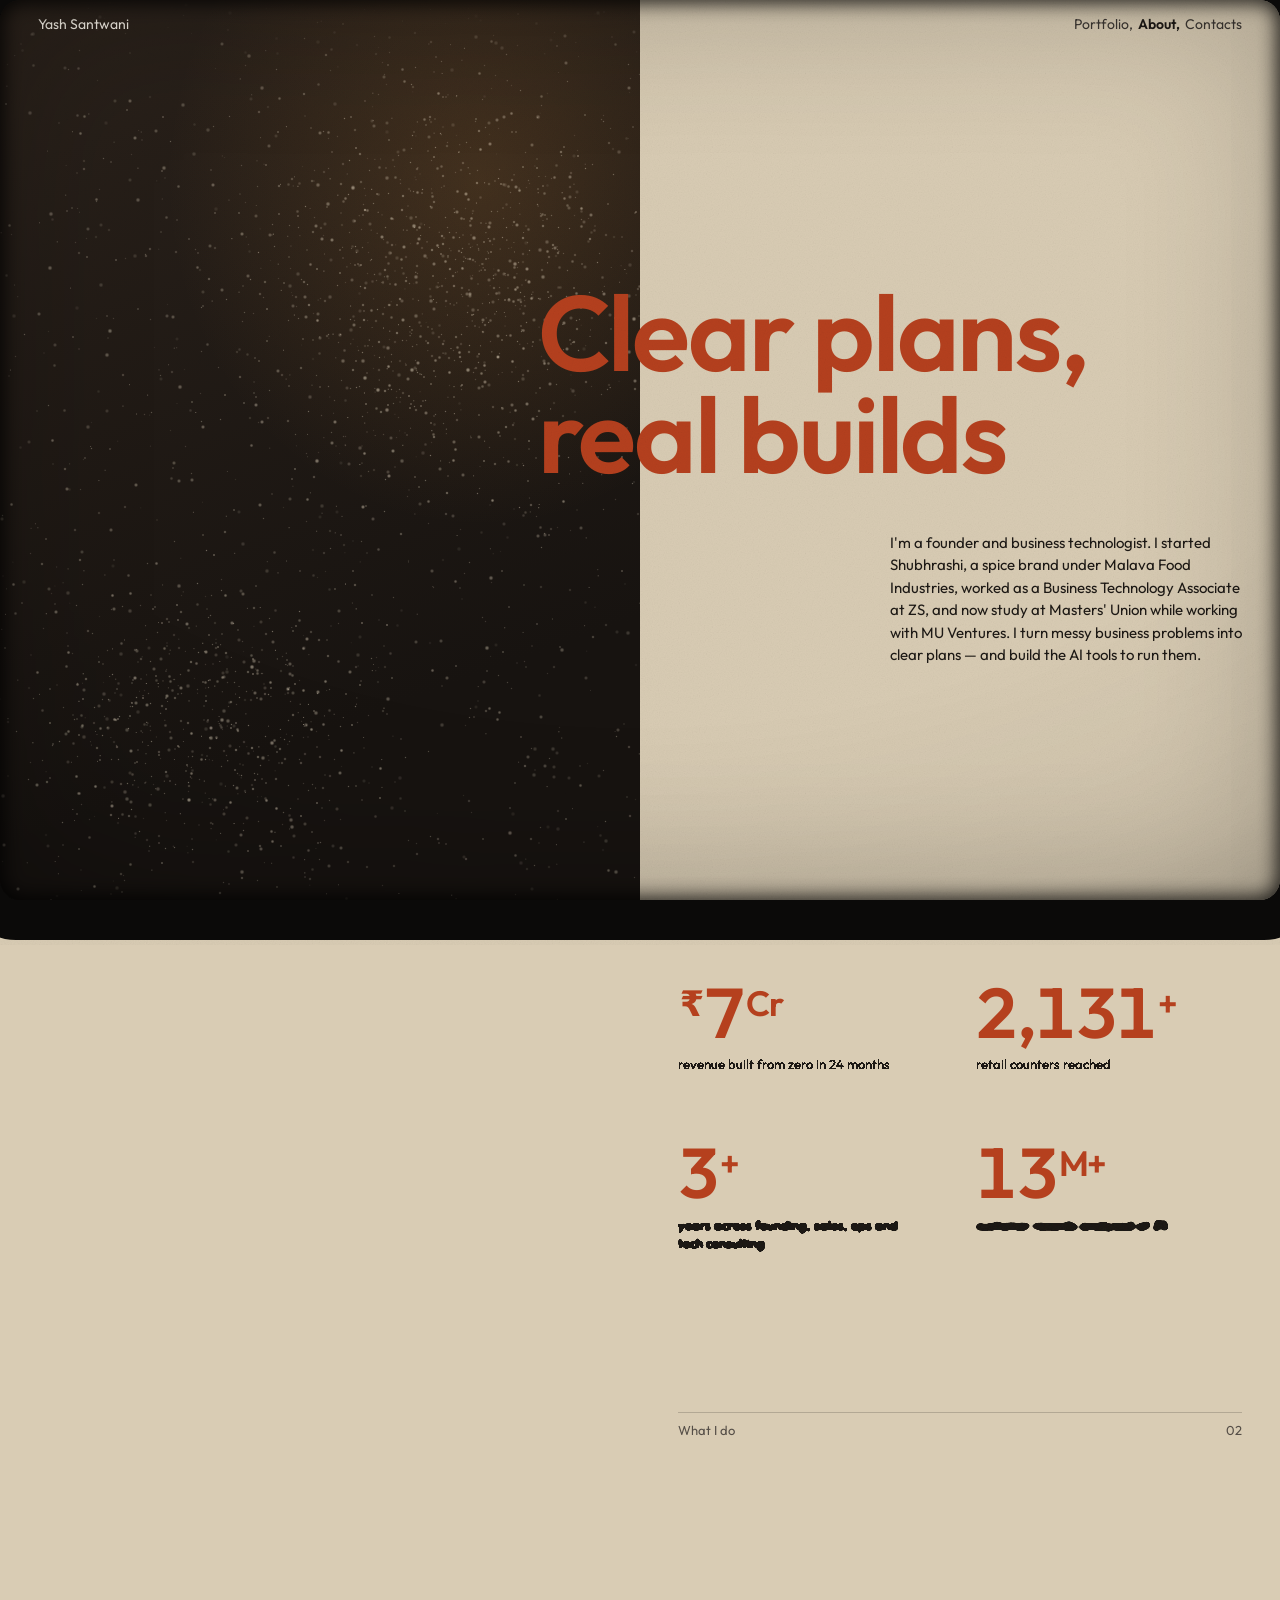
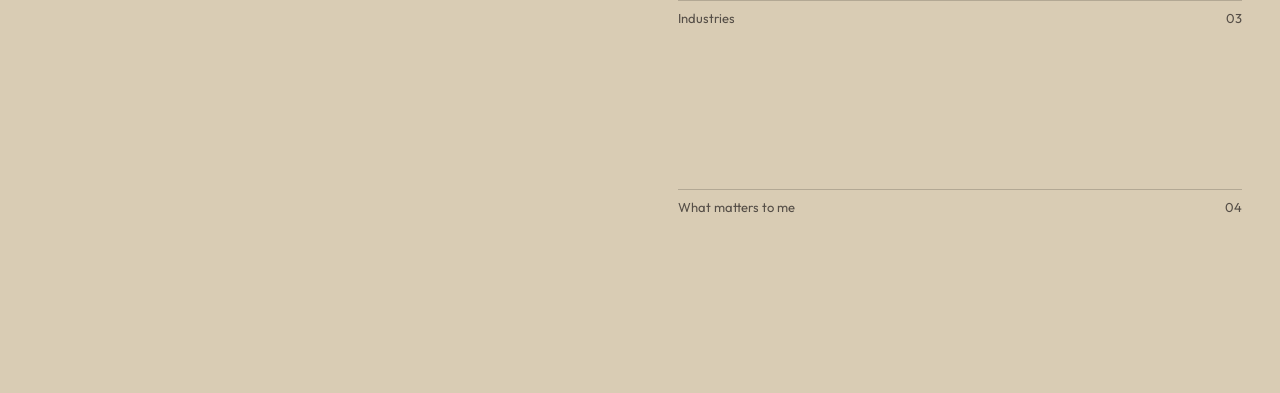
==== commit 37a41587: "fix(about): generous space between numbered sections (160px / 96px) The About sections used a 60vh m" ====
--- a/about.html
+++ b/about.html
@@ -43,7 +43,7 @@
       line-height: var(--lh-tight); letter-spacing: -0.02em; color: var(--accent); white-space: nowrap; }
     .about__bio { max-width: 22rem; margin: var(--s6) 0 0 auto; font-size: 15px; line-height: var(--lh-body);
       color: var(--ink); }
-    .about__section { min-height: 60vh; }
+    .about__section + .about__section { margin-top: var(--section-gap); }  /* ~160px desktop, 96px phone */
     .section-head h2 { margin: 0; font: inherit; }  /* label keeps the small section-head style */
 
     /* 01 Numbers (Feature 7): 2x2 grid; numbers sized to the half-column, not the viewport */
@@ -59,7 +59,6 @@
       .about__lead { min-height: 0; padding: var(--s8) 0 var(--s6); }
       .about__headline { margin-left: 0; font-size: clamp(48px, 15vw, 96px); }
       .about__bio { max-width: none; margin-left: 0; }
-      .about__section { min-height: 40vh; }
       .numbers { gap: var(--s6) var(--s3); }
       .numbers .big-number { font-size: 44px; }
       /* The whole nav sits over the dark panel at first, then over cream. */
--- a/css/tokens.css
+++ b/css/tokens.css
@@ -76,6 +76,7 @@
   /* space (8-pt) */
   --s1: 8px; --s2: 16px; --s3: 24px; --s4: 32px; --s6: 48px; --s8: 64px; --s12: 96px; --s16: 128px;
   --gutter: 2.4rem;       /* page side margins / gutter */
+  --section-gap: 160px;   /* space between numbered sections (96px on phones, below) */
 
   /* motion */
   --ease: cubic-bezier(.25, 1, .5, 1);
@@ -151,6 +152,8 @@
 .sr-only { position: absolute; width: 1px; height: 1px; padding: 0; margin: -1px;
   overflow: hidden; clip: rect(0 0 0 0); white-space: nowrap; border: 0; }
 
+@media (max-width: 899px) { :root { --section-gap: 96px; } }
+
 /* scroll reveal (js/reveal.js): hidden only until the script has put the ink blots in place */
 .reveal-pending [data-reveal] { opacity: 0; }
 
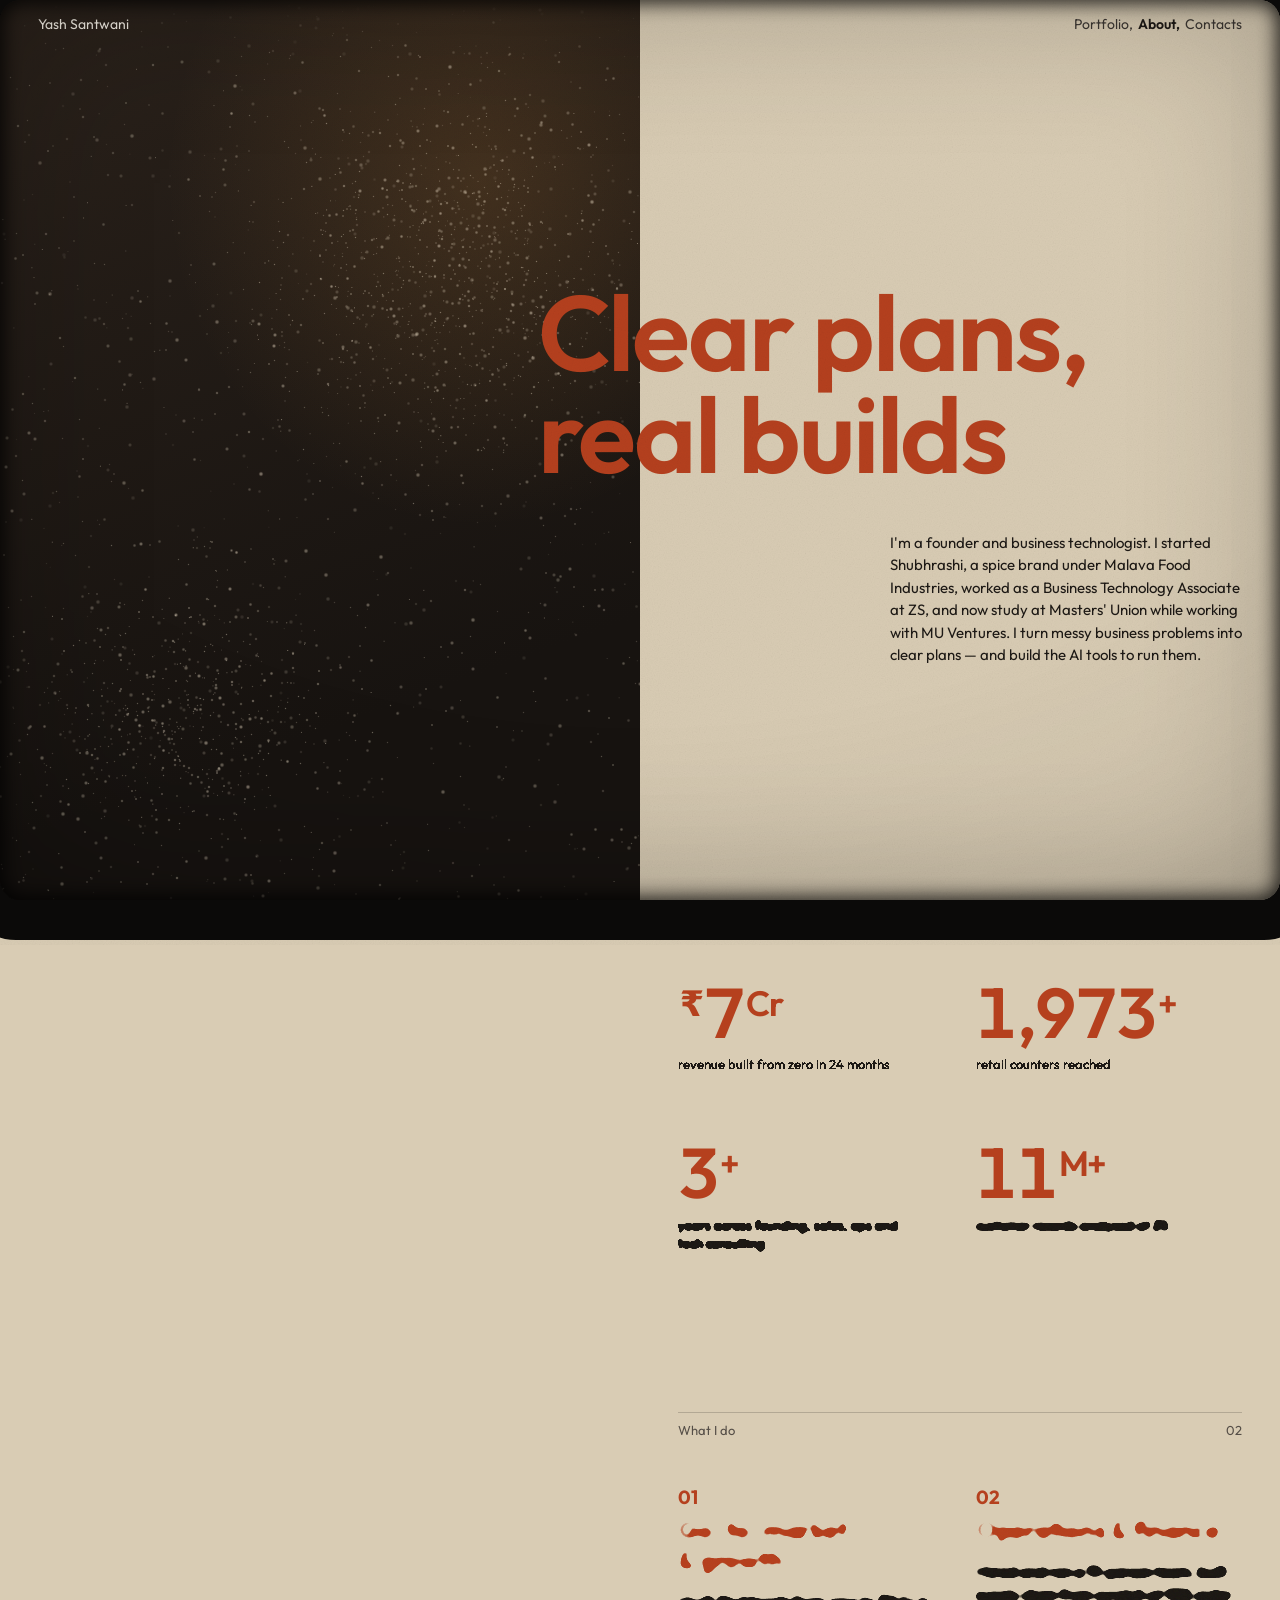
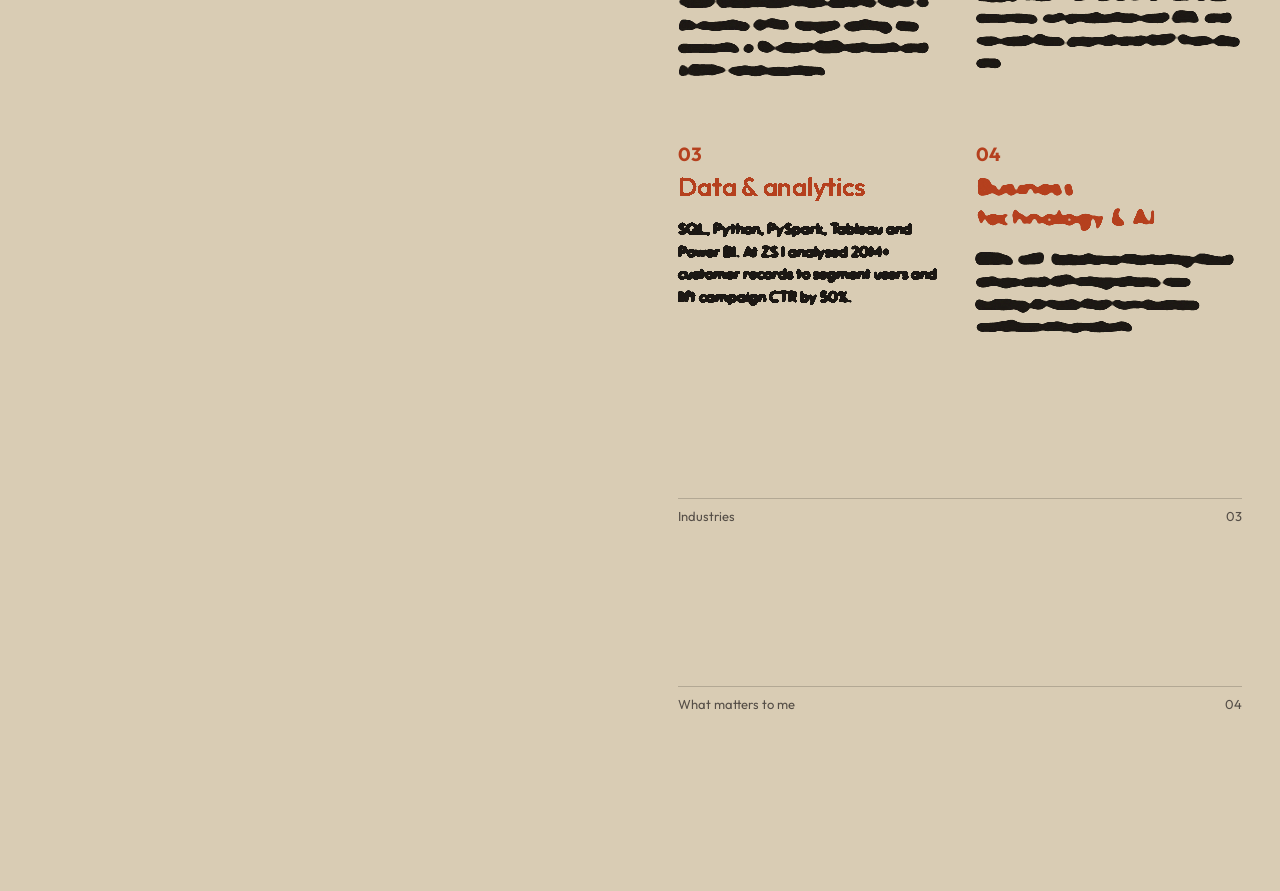
==== commit f3db7eb2: "feat(about): 02 What I do grid; enable Outfit bold 700 Feature 8: section 02 shows four items in a 2" ====
--- a/about.html
+++ b/about.html
@@ -51,6 +51,14 @@
     .numbers .big-number { margin: 0; font-size: clamp(44px, 5.5vw, 96px); }
     .numbers__label { margin: var(--s1) 0 0; max-width: 15rem; font-size: var(--fs-small); line-height: 1.4; color: var(--ink); }
 
+    /* 02 What I do (Feature 8): 2x2 grid of number + title + paragraph. Number 19px bold and
+       title a fixed 26px keep rust in the large-text class (3:1) at every width. */
+    .services { display: grid; grid-template-columns: 1fr 1fr; gap: var(--s8) var(--s4); }
+    .services__num { margin: 0; font-size: 19px; font-weight: 700; color: var(--accent); line-height: 1; }
+    .services__title { margin: var(--s1) 0 0; font-size: 26px; font-weight: 600; line-height: 1.15;
+      letter-spacing: -0.01em; color: var(--accent); text-wrap: balance; }
+    .services__text { margin: var(--s2) 0 0; max-width: 30rem; font-size: 15px; line-height: var(--lh-body); color: var(--ink); }
+
 
     @media (max-width: 899px) {
       .about { grid-template-columns: 1fr; }
@@ -61,6 +69,7 @@
       .about__bio { max-width: none; margin-left: 0; }
       .numbers { gap: var(--s6) var(--s3); }
       .numbers .big-number { font-size: 44px; }
+      .services { grid-template-columns: 1fr; gap: var(--s6); }
       /* The whole nav sits over the dark panel at first, then over cream. */
       body.nav-on-dark { --nav-link: var(--ink-on-dark); --nav-link-dim: var(--ink-soft-on-dark); }
       body:not(.nav-on-dark) { --nav-name: var(--ink); }
@@ -104,6 +113,28 @@
       </section>
       <section class="about__section" aria-labelledby="s-what">
         <div class="section-head"><h2 id="s-what">What I do</h2><span>02</span></div>
+        <div class="services">
+          <article>
+            <p class="services__num">01</p>
+            <h3 class="services__title" data-reveal>Go-to-market &amp; growth</h3>
+            <p class="services__text" data-reveal>I built Shubhrashi from zero to ₹8 Cr in 24 months: GTM, target-setting, key accounts, a 76-client B2B network and 2,500+ retail counters.</p>
+          </article>
+          <article>
+            <p class="services__num">02</p>
+            <h3 class="services__title" data-reveal>Operations &amp; finance</h3>
+            <p class="services__text" data-reveal>I hired and ran a 19-person team, built supply chain from scratch at 98% order accuracy, cut production cost 25%, and ran cash flow, payroll and GST from day one.</p>
+          </article>
+          <article>
+            <p class="services__num">03</p>
+            <h3 class="services__title" data-reveal>Data &amp; analytics</h3>
+            <p class="services__text" data-reveal>SQL, Python, PySpark, Tableau and Power BI. At ZS I analysed 20M+ customer records to segment users and lift campaign CTR by 50%.</p>
+          </article>
+          <article>
+            <p class="services__num">04</p>
+            <h3 class="services__title" data-reveal>Business technology &amp; AI</h3>
+            <p class="services__text" data-reveal>BRDs, UAT, Salesforce Marketing Cloud setups and API integrations; now building AI tools that turn business workflows into products.</p>
+          </article>
+        </div>
       </section>
       <section class="about__section" aria-labelledby="s-industries">
         <div class="section-head"><h2 id="s-industries">Industries</h2><span>03</span></div>
--- a/css/tokens.css
+++ b/css/tokens.css
@@ -5,7 +5,7 @@
 @font-face {
   font-family: "Outfit";
   font-style: normal;
-  font-weight: 300 600;
+  font-weight: 300 700;   /* the file's wght axis goes to 900; 700 is used for small bold rust numbers */
   font-display: swap;
   src: url("../assets/fonts/outfit-latin-var.woff2") format("woff2");
 }
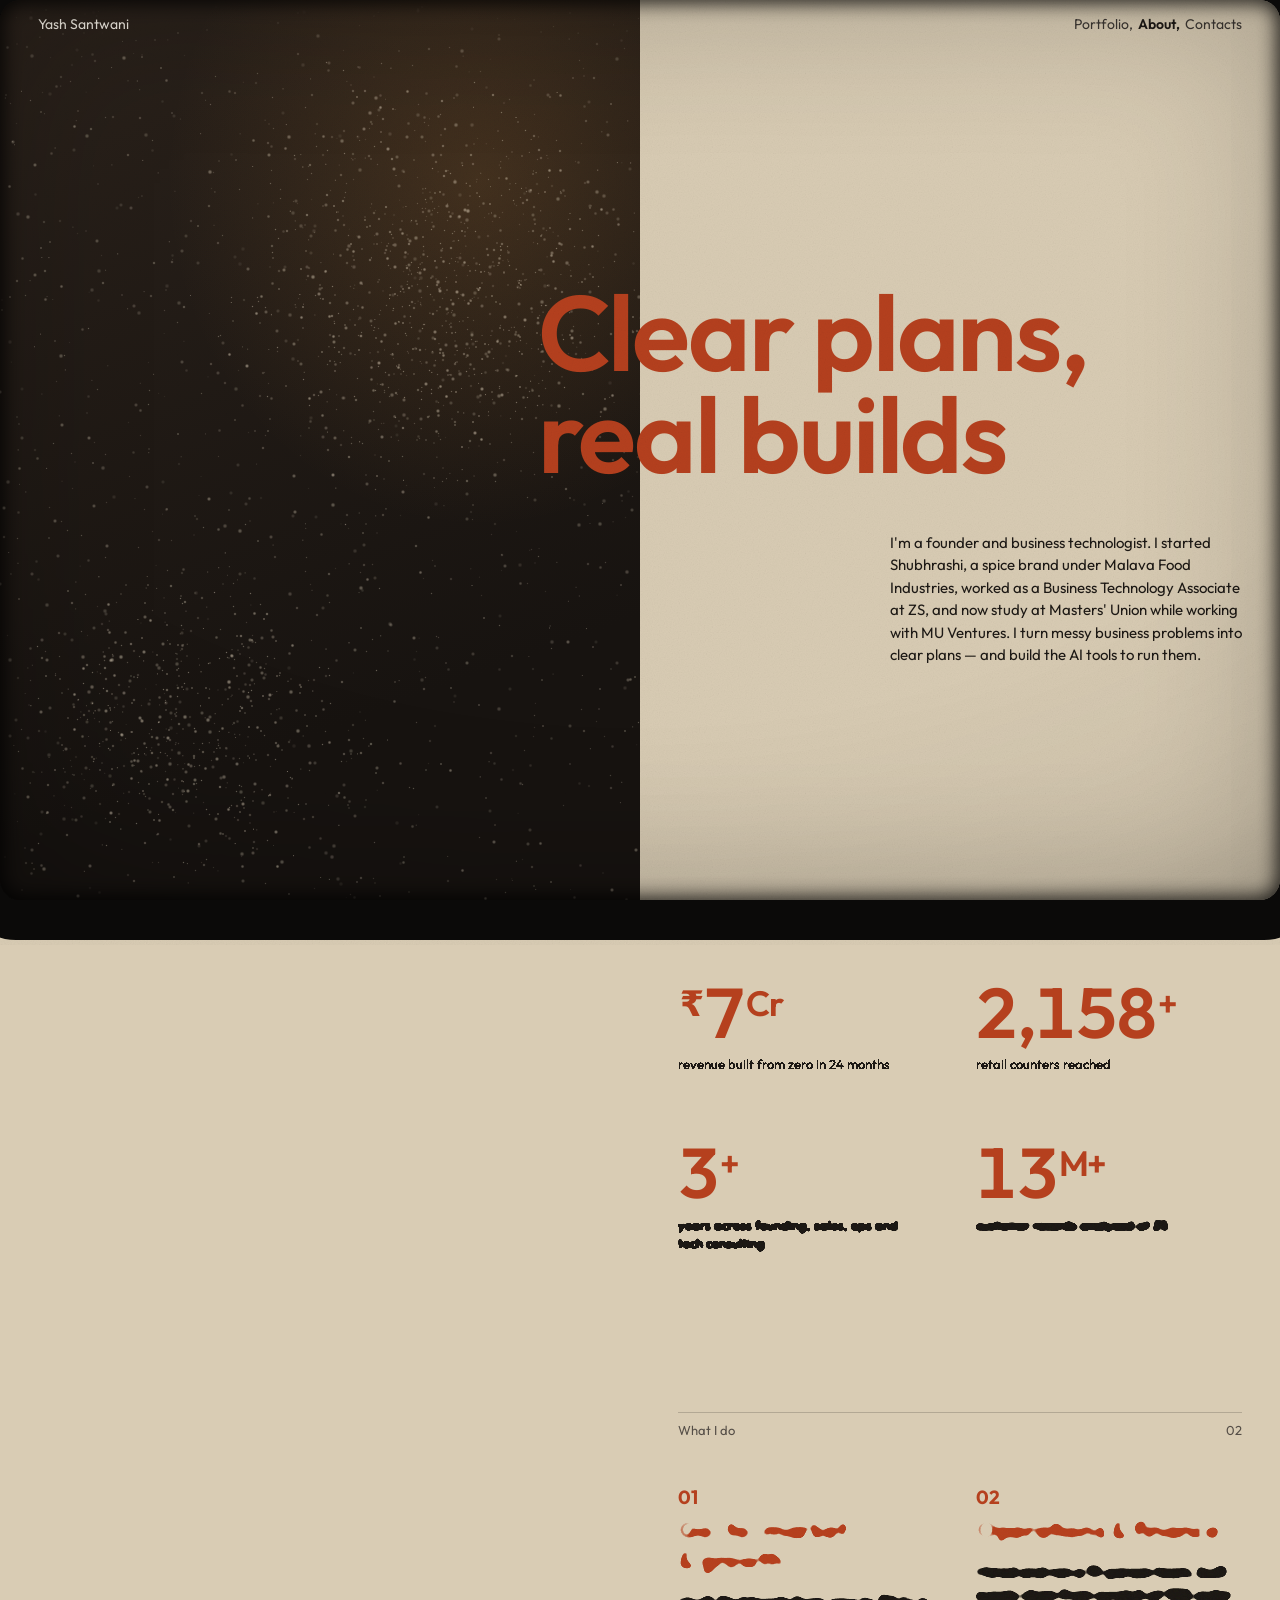
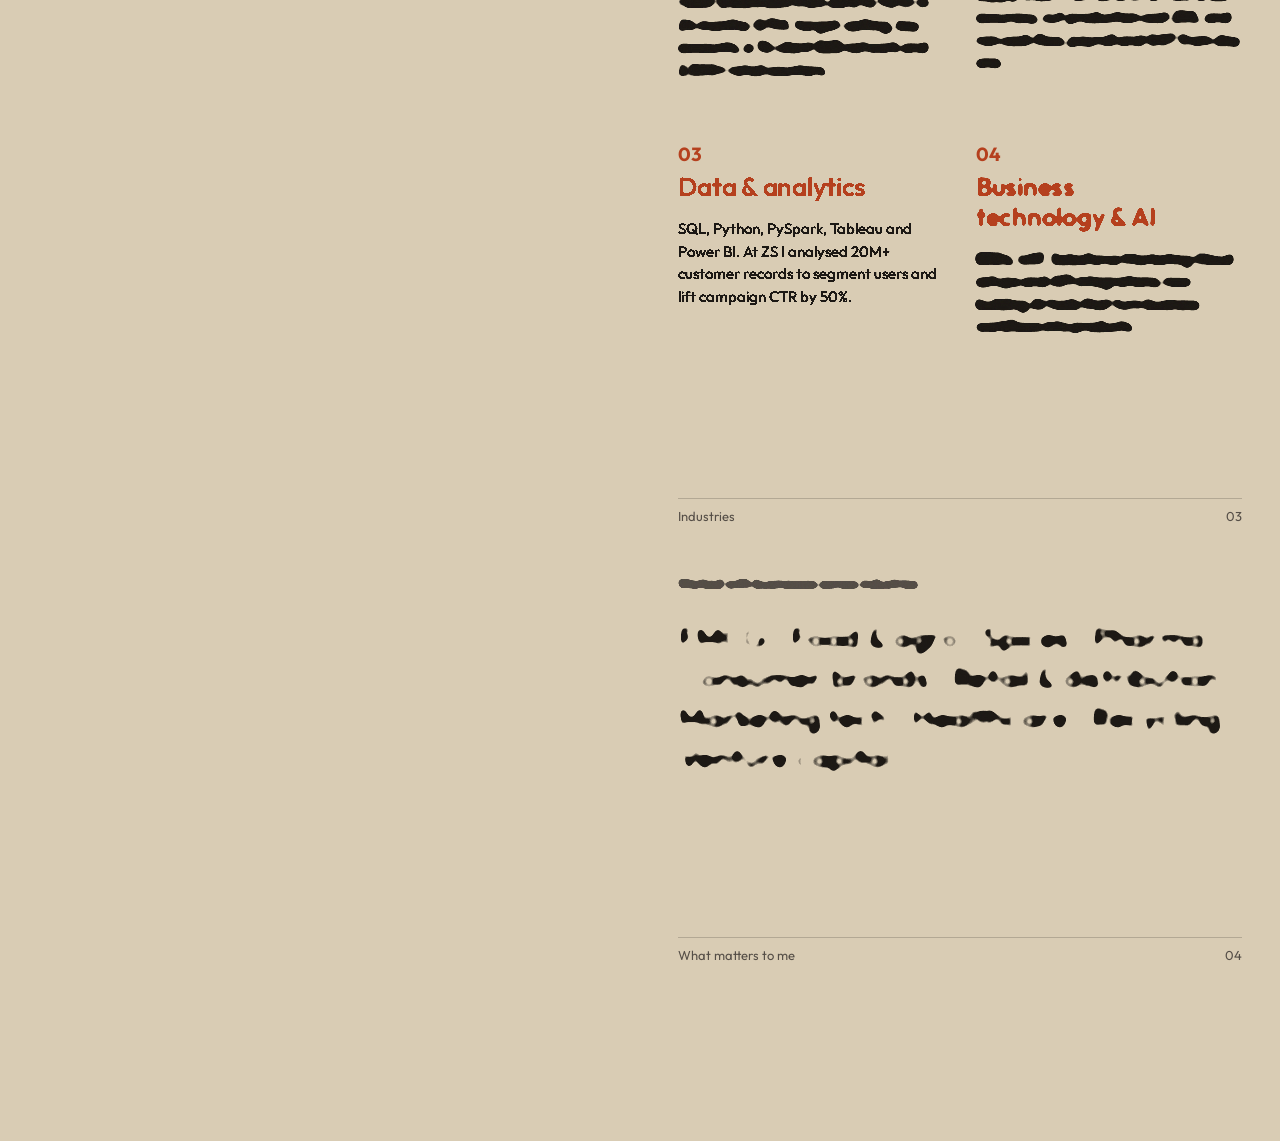
==== commit 0ddb033d: "feat(about): 03 Industries flowing list Feature 9: section 03 shows the label "Worked with businesse" ====
--- a/about.html
+++ b/about.html
@@ -57,6 +57,12 @@
     .services__num { margin: 0; font-size: 19px; font-weight: 700; color: var(--accent); line-height: 1; }
     .services__title { margin: var(--s1) 0 0; font-size: 26px; font-weight: 600; line-height: 1.15;
       letter-spacing: -0.01em; color: var(--accent); text-wrap: balance; }
+    /* 03 Industries (Feature 9): one flowing list; each item and its trailing slash never split. */
+    .industries__label { margin: 0; font-size: var(--fs-small); line-height: 1.4; color: var(--ink-soft); }
+    .industries__list { margin: var(--s3) 0 0; padding: 0; list-style: none;
+      font-size: clamp(28px, 2.5vw, 36px); font-weight: 500; line-height: 1.25; letter-spacing: -0.01em; color: var(--ink); }
+    .industries__list li { display: inline; white-space: nowrap; }
+    .industries__slash { margin-left: 0.2em; font-weight: 300; font-size: 0.9em; color: var(--accent); }
     .services__text { margin: var(--s2) 0 0; max-width: 30rem; font-size: 15px; line-height: var(--lh-body); color: var(--ink); }
 
 
@@ -138,6 +144,19 @@
       </section>
       <section class="about__section" aria-labelledby="s-industries">
         <div class="section-head"><h2 id="s-industries">Industries</h2><span>03</span></div>
+        <p class="industries__label" data-reveal>Worked with businesses across industries</p>
+        <ul class="industries__list" role="list" data-reveal>
+          <li>FMCG<span class="industries__slash" aria-hidden="true">/</span></li>
+          <li>Food &amp; agro<span class="industries__slash" aria-hidden="true">/</span></li>
+          <li>Spices<span class="industries__slash" aria-hidden="true">/</span></li>
+          <li>Pharma<span class="industries__slash" aria-hidden="true">/</span></li>
+          <li>Consumer brands<span class="industries__slash" aria-hidden="true">/</span></li>
+          <li>Retail &amp; distribution<span class="industries__slash" aria-hidden="true">/</span></li>
+          <li>Marketing tech<span class="industries__slash" aria-hidden="true">/</span></li>
+          <li>Healthcare<span class="industries__slash" aria-hidden="true">/</span></li>
+          <li>Recycling<span class="industries__slash" aria-hidden="true">/</span></li>
+          <li>Venture capital</li>
+        </ul>
       </section>
       <section class="about__section" aria-labelledby="s-values">
         <div class="section-head"><h2 id="s-values">What matters to me</h2><span>04</span></div>
